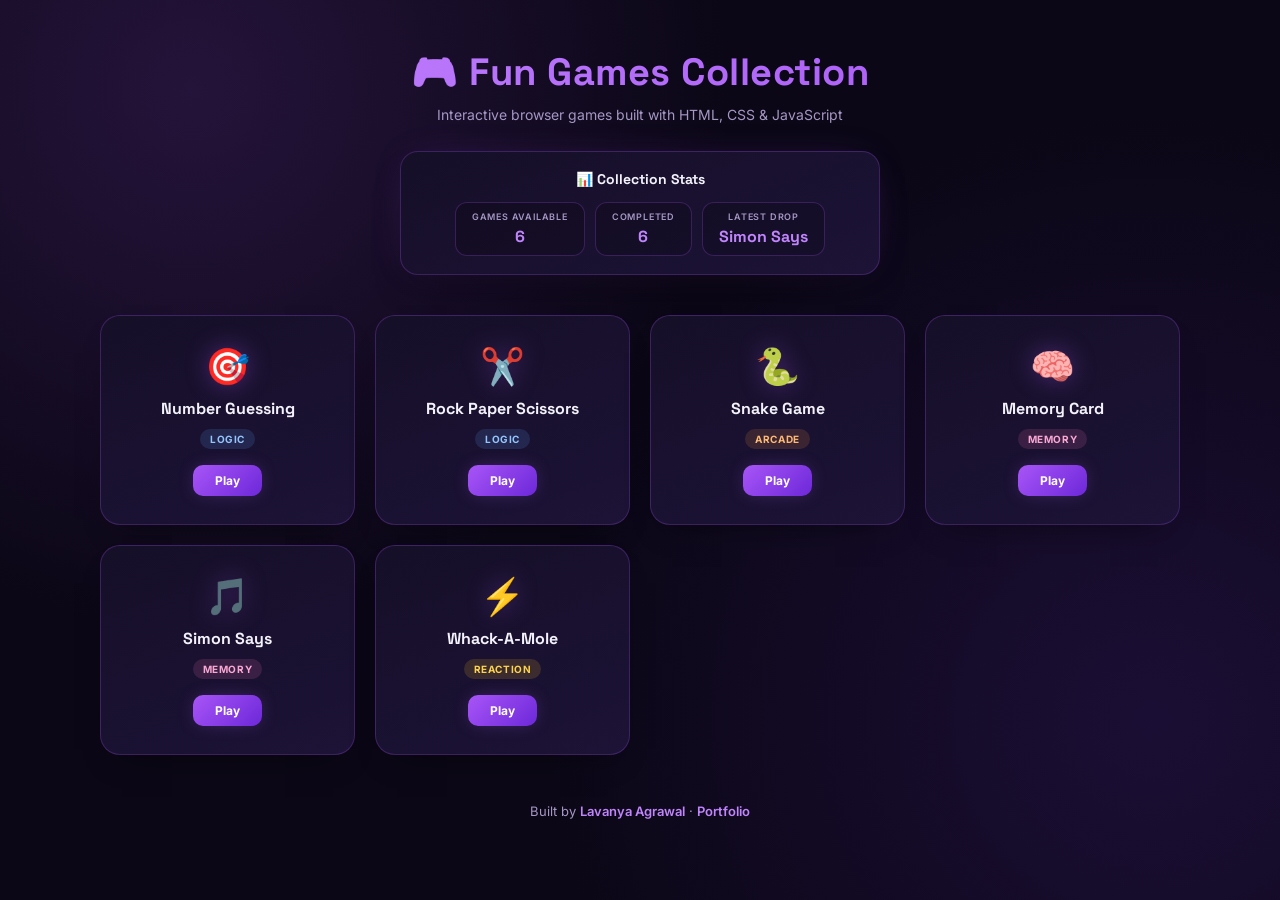
==== index.html @ 7c3055d2 "Add Bug Hunter developer lab game" ====
<!DOCTYPE html>
<html lang="en">
<head>
<meta charset="UTF-8">
<meta name="viewport" content="width=device-width, initial-scale=1.0">
<title>Fun Games Collection</title>
<link rel="preconnect" href="https://fonts.googleapis.com">
<link href="https://fonts.googleapis.com/css2?family=Space+Grotesk:wght@500;700&family=Inter:wght@400;500;600;700&display=swap" rel="stylesheet">
<link rel="stylesheet" href="style.css">
</head>
<body>

<div class="page">

  <header class="hub-header">
    <h1>🎮 Fun Games Collection</h1>
    <p class="subtitle">Interactive browser games built with HTML, CSS &amp; JavaScript</p>
  </header>

  <section class="stats-panel">
    <h2 class="stats-title">📊 Collection Stats</h2>
    <div class="stats-row">
      <div class="stat-pill">
        <span class="stat-label">Games Available</span>
        <span class="stat-value">6</span>
      </div>
      <div class="stat-pill">
        <span class="stat-label">Completed</span>
        <span class="stat-value">6</span>
      </div>
      <div class="stat-pill">
        <span class="stat-label">Latest Drop</span>
        <span class="stat-value">Simon Says</span>
      </div>
    </div>
  </section>

  <main class="game-grid">

    <a class="game-card" href="number-guessing-game/index.html">
      <div class="game-icon">🎯</div>
      <h3>Number Guessing</h3>
      <span class="game-tag tag-logic">Logic</span>
      <span class="play-btn">Play</span>
    </a>

    <a class="game-card" href="rock-paper-scissors/index.html">
      <div class="game-icon">✂️</div>
      <h3>Rock Paper Scissors</h3>
      <span class="game-tag tag-logic">Logic</span>
      <span class="play-btn">Play</span>
    </a>

    <a class="game-card" href="snake-game/index.html">
      <div class="game-icon">🐍</div>
      <h3>Snake Game</h3>
      <span class="game-tag tag-arcade">Arcade</span>
      <span class="play-btn">Play</span>
    </a>

    <a class="game-card" href="memory-card-game/index.html">
      <div class="game-icon">🧠</div>
      <h3>Memory Card</h3>
      <span class="game-tag tag-memory">Memory</span>
      <span class="play-btn">Play</span>
    </a>

    <a class="game-card" href="simon-says-game/index.html">
      <div class="game-icon">🎵</div>
      <h3>Simon Says</h3>
      <span class="game-tag tag-memory">Memory</span>
      <span class="play-btn">Play</span>
    </a>

    <a class="game-card" href="whack-a-mole/index.html">
      <div class="game-icon">⚡</div>
      <h3>Whack-A-Mole</h3>
      <span class="game-tag tag-reaction">Reaction</span>
      <span class="play-btn">Play</span>
    </a>

  </main>

  <footer class="hub-footer">
    <p>
      Built by <a href="https://github.com/lavanyaag23" target="_blank" rel="noopener">Lavanya Agrawal</a>
      · <a href="https://lavanyaagrawal.vercel.app" target="_blank" rel="noopener">Portfolio</a>
    </p>
  </footer>

</div>

</body>
</html>
---- style.css ----
:root {
  --bg-deep: #0b0716;
  --bg-card: #160f28;
  --bg-card-2: #1c1336;
  --purple: #a855f7;
  --purple-bright: #c084fc;
  --purple-dim: #6d28d9;
  --violet-glow: rgba(168, 85, 247, 0.35);
  --text-main: #f4f1fb;
  --text-muted: #a597c4;
  --border: rgba(168, 85, 247, 0.25);

  --tag-logic-bg: rgba(96, 165, 250, 0.15);
  --tag-logic-text: #93c5fd;
  --tag-arcade-bg: rgba(251, 146, 60, 0.15);
  --tag-arcade-text: #fdba74;
  --tag-memory-bg: rgba(244, 114, 182, 0.15);
  --tag-memory-text: #f9a8d4;
  --tag-reaction-bg: rgba(251, 191, 36, 0.15);
  --tag-reaction-text: #fcd34d;
}

* { box-sizing: border-box; margin: 0; padding: 0; }

body {
  min-height: 100vh;
  background:
    radial-gradient(circle at 15% 10%, rgba(168, 85, 247, 0.16), transparent 40%),
    radial-gradient(circle at 90% 80%, rgba(124, 58, 237, 0.14), transparent 45%),
    var(--bg-deep);
  font-family: 'Inter', sans-serif;
  color: var(--text-main);
  padding: 48px 24px;
}

.page {
  max-width: 1080px;
  margin: 0 auto;
}

.hub-header {
  text-align: center;
  margin-bottom: 28px;
}

.hub-header h1 {
  font-family: 'Space Grotesk', sans-serif;
  font-size: clamp(28px, 4vw, 38px);
  letter-spacing: 0.5px;
  background: linear-gradient(90deg, var(--purple-bright), var(--purple), #818cf8);
  -webkit-background-clip: text;
  background-clip: text;
  color: transparent;
  background-size: 200% auto;
  animation: shimmer 4s ease-in-out infinite;
  margin-bottom: 10px;
}

@keyframes shimmer {
  0%, 100% { background-position: 0% 50%; }
  50% { background-position: 100% 50%; }
}

.subtitle {
  color: var(--text-muted);
  font-size: 14px;
}

.stats-panel {
  max-width: 480px;
  margin: 0 auto 40px;
  background: linear-gradient(160deg, var(--bg-card) 0%, var(--bg-card-2) 100%);
  border: 1px solid var(--border);
  border-radius: 18px;
  padding: 18px 22px;
  text-align: center;
  box-shadow: 0 20px 40px -20px rgba(0,0,0,0.6), 0 0 40px -18px var(--violet-glow);
}

.stats-title {
  font-family: 'Space Grotesk', sans-serif;
  font-size: 14px;
  font-weight: 700;
  color: var(--text-main);
  margin-bottom: 14px;
}

.stats-row {
  display: flex;
  justify-content: center;
  gap: 10px;
  flex-wrap: wrap;
}

.stat-pill {
  background: rgba(0,0,0,0.2);
  border: 1px solid var(--border);
  border-radius: 12px;
  padding: 8px 16px;
  display: flex;
  flex-direction: column;
  align-items: center;
  gap: 4px;
  min-width: 90px;
}

.stat-label {
  font-size: 9px;
  text-transform: uppercase;
  letter-spacing: 0.8px;
  color: var(--text-muted);
  font-weight: 600;
}

.stat-value {
  font-family: 'Space Grotesk', sans-serif;
  font-size: 16px;
  font-weight: 700;
  color: var(--purple-bright);
}

.game-grid {
  display: grid;
  grid-template-columns: repeat(auto-fill, minmax(210px, 1fr));
  gap: 20px;
  margin-bottom: 48px;
}

.game-card {
  background: linear-gradient(160deg, var(--bg-card) 0%, var(--bg-card-2) 100%);
  border: 1px solid var(--border);
  border-radius: 20px;
  padding: 28px 20px;
  text-align: center;
  text-decoration: none;
  color: var(--text-main);
  display: flex;
  flex-direction: column;
  align-items: center;
  gap: 10px;
  position: relative;
  overflow: hidden;
  transition: transform 0.2s ease, box-shadow 0.2s ease, border-color 0.2s ease;
  box-shadow: 0 16px 32px -22px rgba(0,0,0,0.7);
}

.game-card::before {
  content: "";
  position: absolute;
  inset: 0;
  background: radial-gradient(circle at 50% 0%, var(--violet-glow), transparent 65%);
  opacity: 0;
  transition: opacity 0.25s ease;
  pointer-events: none;
}

.game-card:hover {
  transform: translateY(-6px);
  border-color: var(--purple);
  box-shadow: 0 24px 44px -20px rgba(0,0,0,0.75), 0 0 36px -10px var(--violet-glow);
}

.game-card:hover::before { opacity: 1; }

.game-icon {
  font-size: 36px;
  filter: drop-shadow(0 0 12px rgba(168, 85, 247, 0.35));
}

.game-card h3 {
  font-family: 'Space Grotesk', sans-serif;
  font-size: 16px;
  font-weight: 700;
}

.game-tag {
  font-size: 10px;
  font-weight: 700;
  text-transform: uppercase;
  letter-spacing: 0.6px;
  padding: 4px 10px;
  border-radius: 999px;
}

.tag-logic { background: var(--tag-logic-bg); color: var(--tag-logic-text); }
.tag-arcade { background: var(--tag-arcade-bg); color: var(--tag-arcade-text); }
.tag-memory { background: var(--tag-memory-bg); color: var(--tag-memory-text); }
.tag-reaction { background: var(--tag-reaction-bg); color: var(--tag-reaction-text); }

.play-btn {
  margin-top: 6px;
  background: linear-gradient(135deg, var(--purple), var(--purple-dim));
  color: white;
  font-weight: 700;
  font-size: 12px;
  padding: 8px 22px;
  border-radius: 10px;
  box-shadow: 0 0 18px -4px var(--violet-glow);
  transition: transform 0.15s ease, box-shadow 0.2s ease;
}

.game-card:hover .play-btn {
  transform: translateY(-1px);
  box-shadow: 0 0 24px -2px var(--violet-glow);
}

.hub-footer {
  text-align: center;
  color: var(--text-muted);
  font-size: 13px;
}

.hub-footer a {
  color: var(--purple-bright);
  text-decoration: none;
  font-weight: 600;
}

.hub-footer a:hover { text-decoration: underline; }

@media (max-width: 480px) {
  .game-grid { grid-template-columns: repeat(2, 1fr); }
}
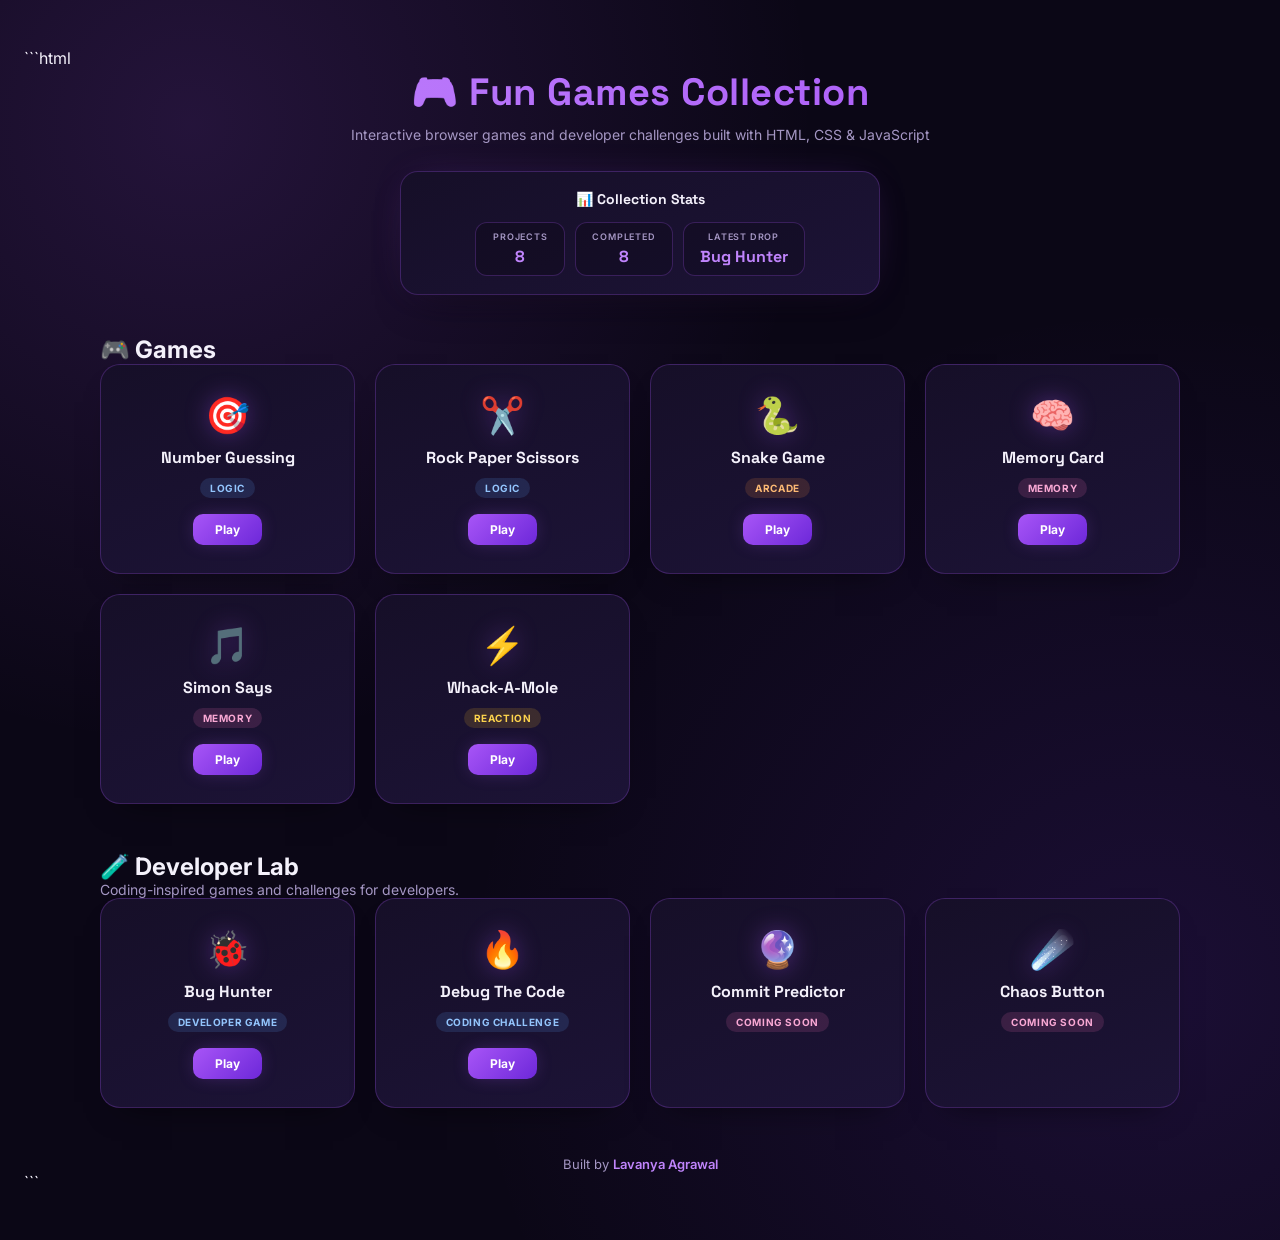
==== commit 88a8e273: "Add Developer Lab section to homepage" ====
--- a/index.html
+++ b/index.html
@@ -1,11 +1,14 @@
+```html
 <!DOCTYPE html>
 <html lang="en">
 <head>
 <meta charset="UTF-8">
 <meta name="viewport" content="width=device-width, initial-scale=1.0">
 <title>Fun Games Collection</title>
+
 <link rel="preconnect" href="https://fonts.googleapis.com">
 <link href="https://fonts.googleapis.com/css2?family=Space+Grotesk:wght@500;700&family=Inter:wght@400;500;600;700&display=swap" rel="stylesheet">
+
 <link rel="stylesheet" href="style.css">
 </head>
 <body>
@@ -14,81 +17,139 @@
 
   <header class="hub-header">
     <h1>🎮 Fun Games Collection</h1>
-    <p class="subtitle">Interactive browser games built with HTML, CSS &amp; JavaScript</p>
+    <p class="subtitle">
+      Interactive browser games and developer challenges built with HTML, CSS & JavaScript
+    </p>
   </header>
 
   <section class="stats-panel">
     <h2 class="stats-title">📊 Collection Stats</h2>
+
     <div class="stats-row">
+
       <div class="stat-pill">
-        <span class="stat-label">Games Available</span>
-        <span class="stat-value">6</span>
+        <span class="stat-label">Projects</span>
+        <span class="stat-value">8</span>
       </div>
+
       <div class="stat-pill">
         <span class="stat-label">Completed</span>
-        <span class="stat-value">6</span>
+        <span class="stat-value">8</span>
       </div>
+
       <div class="stat-pill">
         <span class="stat-label">Latest Drop</span>
-        <span class="stat-value">Simon Says</span>
+        <span class="stat-value">Bug Hunter</span>
       </div>
+
     </div>
   </section>
 
-  <main class="game-grid">
+  <!-- Games Section -->
 
-    <a class="game-card" href="number-guessing-game/index.html">
-      <div class="game-icon">🎯</div>
-      <h3>Number Guessing</h3>
-      <span class="game-tag tag-logic">Logic</span>
-      <span class="play-btn">Play</span>
-    </a>
+  <section>
+    <h2 class="section-title">🎮 Games</h2>
 
-    <a class="game-card" href="rock-paper-scissors/index.html">
-      <div class="game-icon">✂️</div>
-      <h3>Rock Paper Scissors</h3>
-      <span class="game-tag tag-logic">Logic</span>
-      <span class="play-btn">Play</span>
-    </a>
+    <main class="game-grid">
 
-    <a class="game-card" href="snake-game/index.html">
-      <div class="game-icon">🐍</div>
-      <h3>Snake Game</h3>
-      <span class="game-tag tag-arcade">Arcade</span>
-      <span class="play-btn">Play</span>
-    </a>
+      <a class="game-card" href="Number-Guessing-Game/index.html">
+        <div class="game-icon">🎯</div>
+        <h3>Number Guessing</h3>
+        <span class="game-tag tag-logic">Logic</span>
+        <span class="play-btn">Play</span>
+      </a>
 
-    <a class="game-card" href="memory-card-game/index.html">
-      <div class="game-icon">🧠</div>
-      <h3>Memory Card</h3>
-      <span class="game-tag tag-memory">Memory</span>
-      <span class="play-btn">Play</span>
-    </a>
+      <a class="game-card" href="Rock-Paper-Scissors/index.html">
+        <div class="game-icon">✂️</div>
+        <h3>Rock Paper Scissors</h3>
+        <span class="game-tag tag-logic">Logic</span>
+        <span class="play-btn">Play</span>
+      </a>
 
-    <a class="game-card" href="simon-says-game/index.html">
-      <div class="game-icon">🎵</div>
-      <h3>Simon Says</h3>
-      <span class="game-tag tag-memory">Memory</span>
-      <span class="play-btn">Play</span>
-    </a>
+      <a class="game-card" href="Snake-Game/index.html">
+        <div class="game-icon">🐍</div>
+        <h3>Snake Game</h3>
+        <span class="game-tag tag-arcade">Arcade</span>
+        <span class="play-btn">Play</span>
+      </a>
 
-    <a class="game-card" href="whack-a-mole/index.html">
-      <div class="game-icon">⚡</div>
-      <h3>Whack-A-Mole</h3>
-      <span class="game-tag tag-reaction">Reaction</span>
-      <span class="play-btn">Play</span>
-    </a>
+      <a class="game-card" href="Memory-Card-Game/index.html">
+        <div class="game-icon">🧠</div>
+        <h3>Memory Card</h3>
+        <span class="game-tag tag-memory">Memory</span>
+        <span class="play-btn">Play</span>
+      </a>
 
-  </main>
+      <a class="game-card" href="Simon-Says-Game/index.html">
+        <div class="game-icon">🎵</div>
+        <h3>Simon Says</h3>
+        <span class="game-tag tag-memory">Memory</span>
+        <span class="play-btn">Play</span>
+      </a>
+
+      <a class="game-card" href="Whack-A-Mole/index.html">
+        <div class="game-icon">⚡</div>
+        <h3>Whack-A-Mole</h3>
+        <span class="game-tag tag-reaction">Reaction</span>
+        <span class="play-btn">Play</span>
+      </a>
+
+    </main>
+  </section>
+
+  <!-- Developer Lab -->
+
+  <section class="developer-lab-section">
+
+    <h2 class="section-title">🧪 Developer Lab</h2>
+
+    <p class="subtitle">
+      Coding-inspired games and challenges for developers.
+    </p>
+
+    <div class="game-grid">
+
+      <a class="game-card" href="Developer-Lab/Bug-Hunter/index.html">
+        <div class="game-icon">🐞</div>
+        <h3>Bug Hunter</h3>
+        <span class="game-tag tag-logic">Developer Game</span>
+        <span class="play-btn">Play</span>
+      </a>
+
+      <a class="game-card" href="Developer-Lab/Debug-The-Code/index.html">
+        <div class="game-icon">🔥</div>
+        <h3>Debug The Code</h3>
+        <span class="game-tag tag-logic">Coding Challenge</span>
+        <span class="play-btn">Play</span>
+      </a>
+
+      <div class="game-card">
+        <div class="game-icon">🔮</div>
+        <h3>Commit Predictor</h3>
+        <span class="game-tag tag-memory">Coming Soon</span>
+      </div>
+
+      <div class="game-card">
+        <div class="game-icon">☄️</div>
+        <h3>Chaos Button</h3>
+        <span class="game-tag tag-memory">Coming Soon</span>
+      </div>
+
+    </div>
+
+  </section>
 
   <footer class="hub-footer">
     <p>
-      Built by <a href="https://github.com/lavanyaag23" target="_blank" rel="noopener">Lavanya Agrawal</a>
-      · <a href="https://lavanyaagrawal.vercel.app" target="_blank" rel="noopener">Portfolio</a>
+      Built by
+      <a href="https://github.com/lavanyaag23" target="_blank">
+        Lavanya Agrawal
+      </a>
     </p>
   </footer>
 
 </div>
 
 </body>
-</html>+</html>
+```
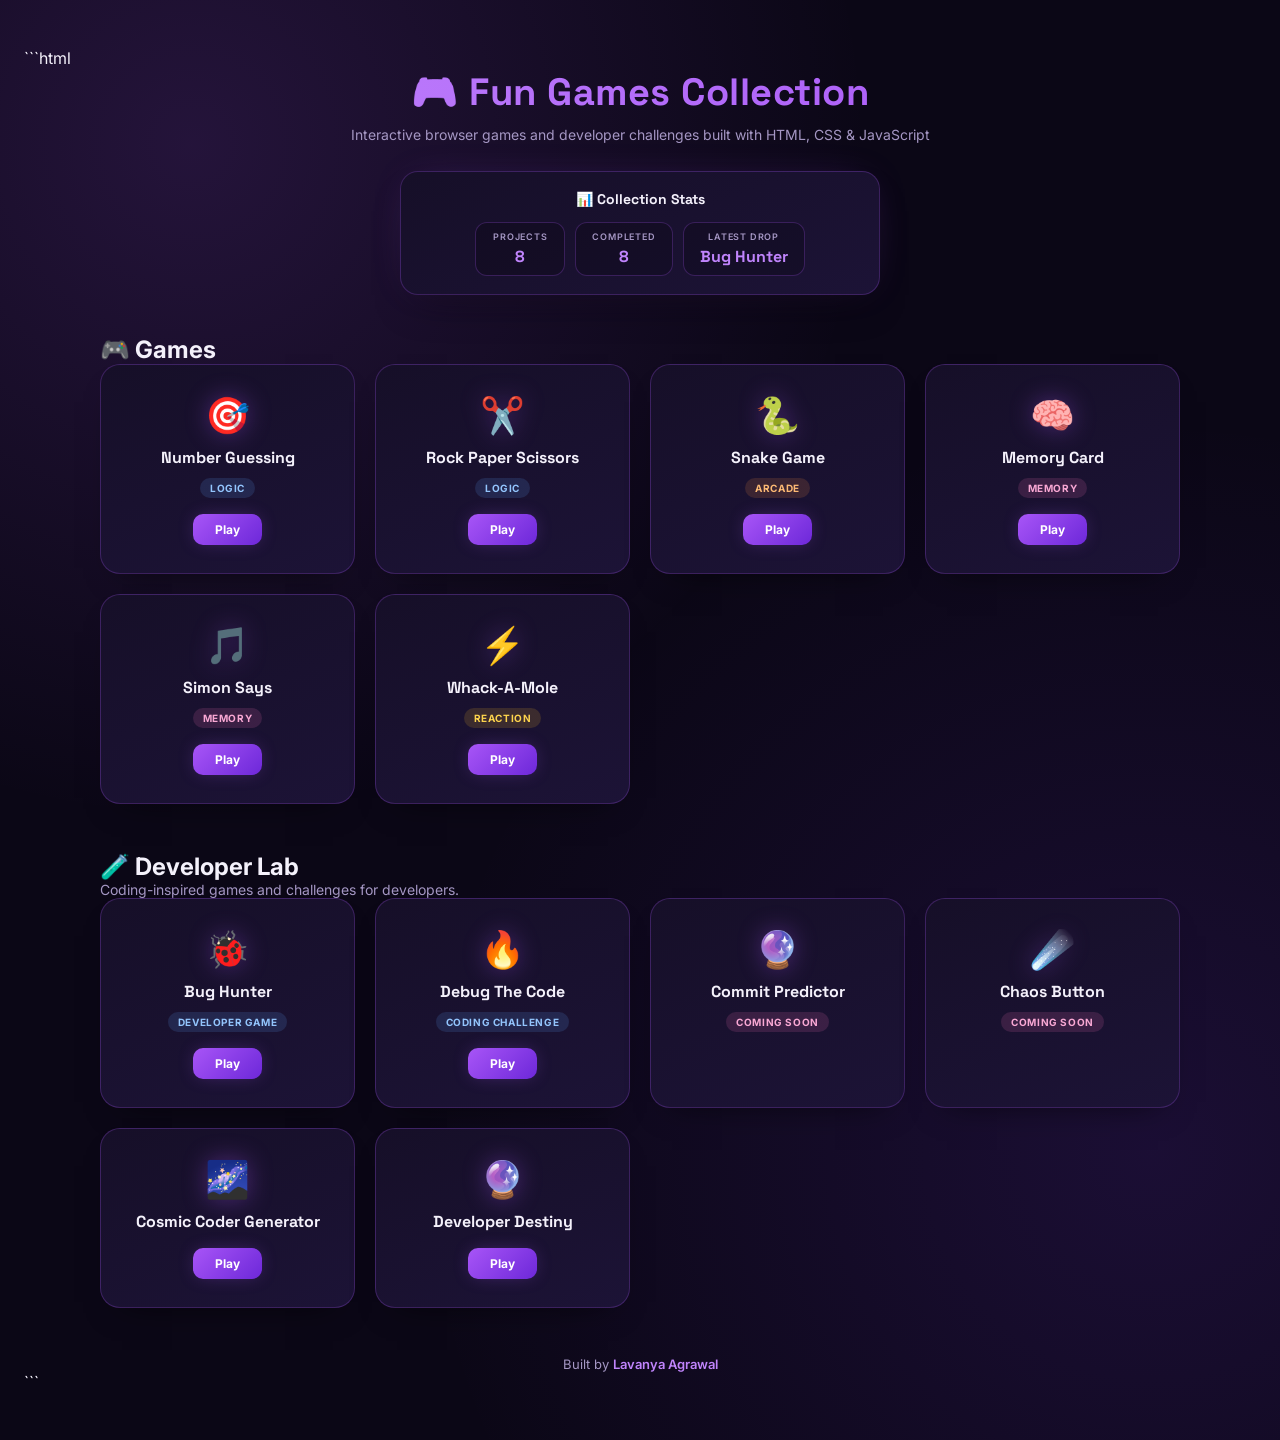
==== commit 2bae7eef: "update index.html" ====
--- a/index.html
+++ b/index.html
@@ -5,6 +5,7 @@
 <meta charset="UTF-8">
 <meta name="viewport" content="width=device-width, initial-scale=1.0">
 <title>Fun Games Collection</title>
+  
 
 <link rel="preconnect" href="https://fonts.googleapis.com">
 <link href="https://fonts.googleapis.com/css2?family=Space+Grotesk:wght@500;700&family=Inter:wght@400;500;600;700&display=swap" rel="stylesheet">
@@ -134,7 +135,18 @@
         <h3>Chaos Button</h3>
         <span class="game-tag tag-memory">Coming Soon</span>
       </div>
+      
+      <a class="game-card" href="Developer-Lab/Cosmic-Coder-Generator/index.html">
+    <div class="game-icon">🌌</div>
+    <h3>Cosmic Coder Generator</h3>
+    <span class="play-btn">Play</span>
+</a>
 
+<a class="game-card" href="Developer-Lab/Developer-Destiny/index.html">
+    <div class="game-icon">🔮</div>
+    <h3>Developer Destiny</h3>
+    <span class="play-btn">Play</span>
+</a>
     </div>
 
   </section>
@@ -142,7 +154,8 @@
   <footer class="hub-footer">
     <p>
       Built by
-      <a href="https://github.com/lavanyaag23" target="_blank">
+
+      <a href="https://github.com/lavanyaag23" target="_blank" rel="noopener">
         Lavanya Agrawal
       </a>
     </p>
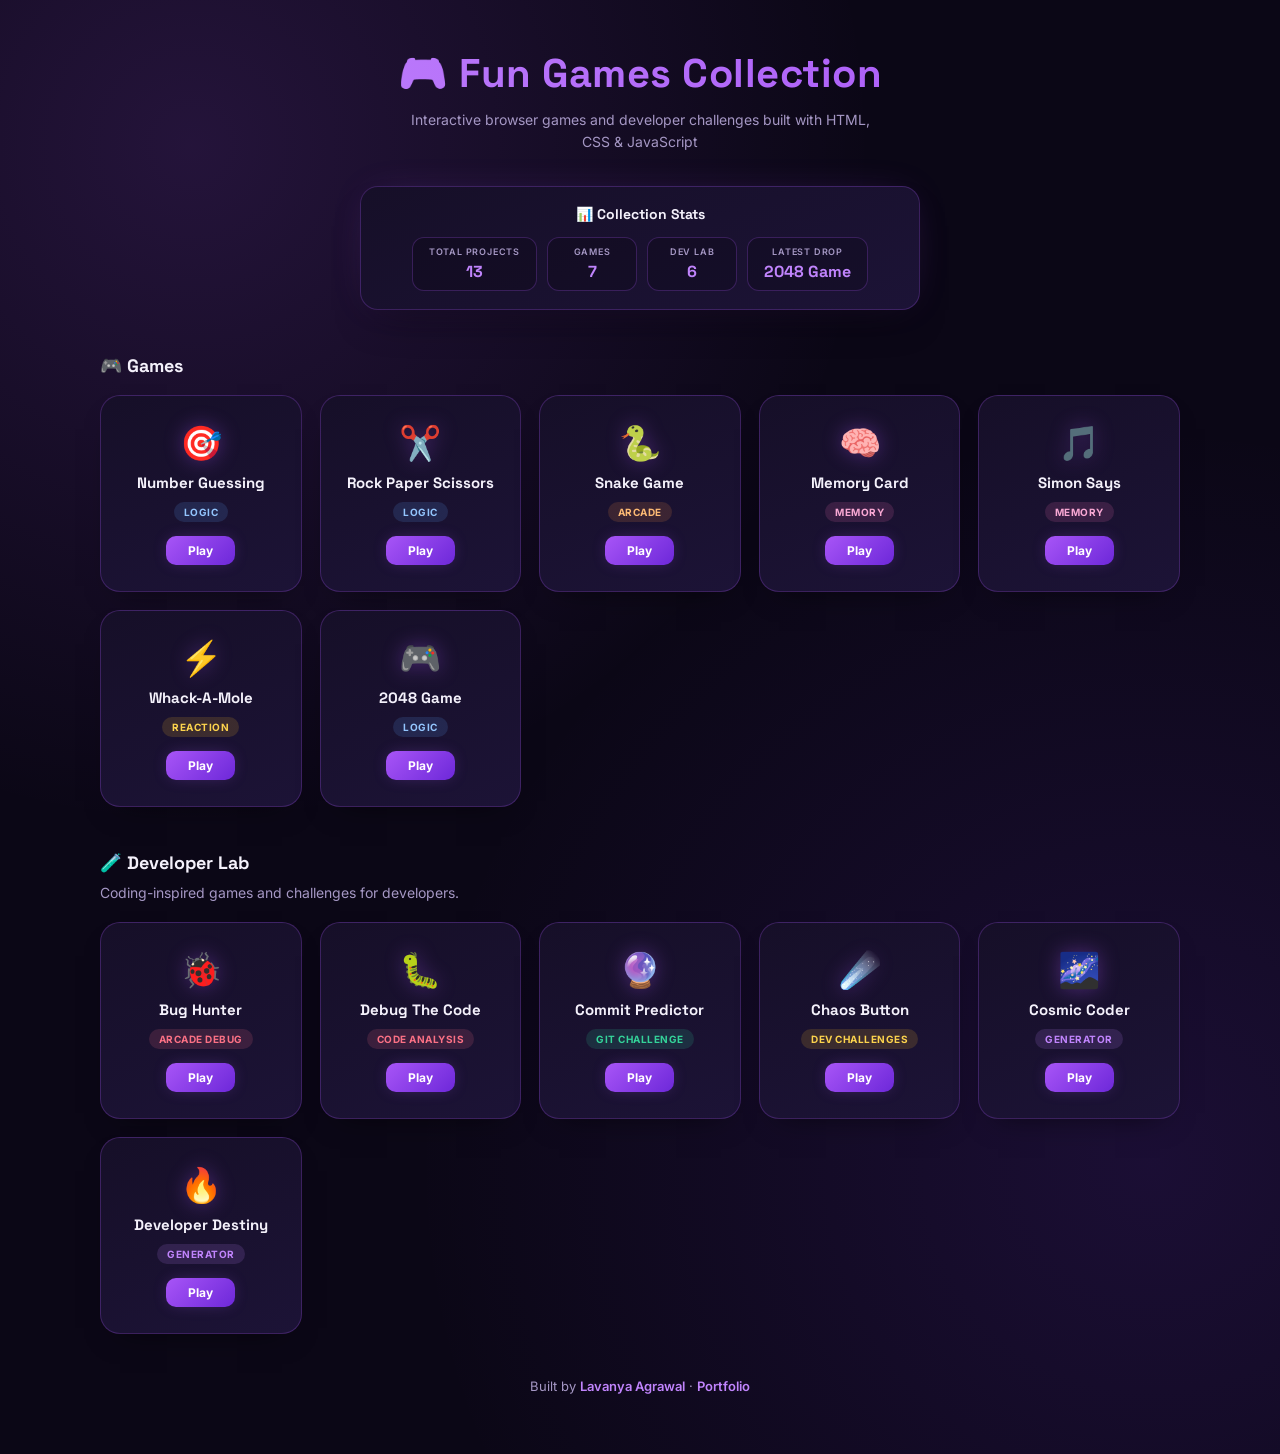
==== commit 03fccb16: "Prepare project for deployment" ====
--- a/index.html
+++ b/index.html
@@ -1,15 +1,11 @@
-```html
 <!DOCTYPE html>
 <html lang="en">
 <head>
 <meta charset="UTF-8">
 <meta name="viewport" content="width=device-width, initial-scale=1.0">
 <title>Fun Games Collection</title>
-  
-
 <link rel="preconnect" href="https://fonts.googleapis.com">
 <link href="https://fonts.googleapis.com/css2?family=Space+Grotesk:wght@500;700&family=Inter:wght@400;500;600;700&display=swap" rel="stylesheet">
-
 <link rel="stylesheet" href="style.css">
 </head>
 <body>
@@ -19,35 +15,33 @@
   <header class="hub-header">
     <h1>🎮 Fun Games Collection</h1>
     <p class="subtitle">
-      Interactive browser games and developer challenges built with HTML, CSS & JavaScript
+      Interactive browser games and developer challenges built with HTML, CSS &amp; JavaScript
     </p>
   </header>
 
   <section class="stats-panel">
     <h2 class="stats-title">📊 Collection Stats</h2>
-
     <div class="stats-row">
-
       <div class="stat-pill">
-        <span class="stat-label">Projects</span>
-        <span class="stat-value">8</span>
+        <span class="stat-label">Total Projects</span>
+        <span class="stat-value">13</span>
       </div>
-
       <div class="stat-pill">
-        <span class="stat-label">Completed</span>
-        <span class="stat-value">8</span>
+        <span class="stat-label">Games</span>
+        <span class="stat-value">7</span>
       </div>
-
+      <div class="stat-pill">
+        <span class="stat-label">Dev Lab</span>
+        <span class="stat-value">6</span>
+      </div>
       <div class="stat-pill">
         <span class="stat-label">Latest Drop</span>
-        <span class="stat-value">Bug Hunter</span>
+        <span class="stat-value">2048 Game</span>
       </div>
-
     </div>
   </section>
 
-  <!-- Games Section -->
-
+  <!-- ── GAMES ── -->
   <section>
     <h2 class="section-title">🎮 Games</h2>
 
@@ -95,74 +89,77 @@
         <span class="play-btn">Play</span>
       </a>
 
+      <a class="game-card" href="2048-Game/index.html">
+        <div class="game-icon">🎮</div>
+        <h3>2048 Game</h3>
+        <span class="game-tag tag-logic">Logic</span>
+        <span class="play-btn">Play</span>
+      </a>
+
     </main>
   </section>
 
-  <!-- Developer Lab -->
-
+  <!-- ── DEVELOPER LAB ── -->
   <section class="developer-lab-section">
-
     <h2 class="section-title">🧪 Developer Lab</h2>
-
-    <p class="subtitle">
-      Coding-inspired games and challenges for developers.
-    </p>
+    <p class="subtitle">Coding-inspired games and challenges for developers.</p>
 
     <div class="game-grid">
 
       <a class="game-card" href="Developer-Lab/Bug-Hunter/index.html">
         <div class="game-icon">🐞</div>
         <h3>Bug Hunter</h3>
-        <span class="game-tag tag-logic">Developer Game</span>
+        <span class="game-tag tag-debug">Arcade Debug</span>
         <span class="play-btn">Play</span>
       </a>
 
       <a class="game-card" href="Developer-Lab/Debug-The-Code/index.html">
-        <div class="game-icon">🔥</div>
+        <div class="game-icon">🐛</div>
         <h3>Debug The Code</h3>
-        <span class="game-tag tag-logic">Coding Challenge</span>
+        <span class="game-tag tag-debug">Code Analysis</span>
         <span class="play-btn">Play</span>
       </a>
 
-      <div class="game-card">
+      <a class="game-card" href="Developer-Lab/Commit-Predictor/index.html">
         <div class="game-icon">🔮</div>
         <h3>Commit Predictor</h3>
-        <span class="game-tag tag-memory">Coming Soon</span>
-      </div>
+        <span class="game-tag tag-git">Git Challenge</span>
+        <span class="play-btn">Play</span>
+      </a>
 
-      <div class="game-card">
+      <a class="game-card" href="Developer-Lab/Chaos-Button/index.html">
         <div class="game-icon">☄️</div>
         <h3>Chaos Button</h3>
-        <span class="game-tag tag-memory">Coming Soon</span>
-      </div>
-      
+        <span class="game-tag tag-reaction">Dev Challenges</span>
+        <span class="play-btn">Play</span>
+      </a>
+
       <a class="game-card" href="Developer-Lab/Cosmic-Coder-Generator/index.html">
-    <div class="game-icon">🌌</div>
-    <h3>Cosmic Coder Generator</h3>
-    <span class="play-btn">Play</span>
-</a>
+        <div class="game-icon">🌌</div>
+        <h3>Cosmic Coder</h3>
+        <span class="game-tag tag-generator">Generator</span>
+        <span class="play-btn">Play</span>
+      </a>
 
-<a class="game-card" href="Developer-Lab/Developer-Destiny/index.html">
-    <div class="game-icon">🔮</div>
-    <h3>Developer Destiny</h3>
-    <span class="play-btn">Play</span>
-</a>
+      <a class="game-card" href="Developer-Lab/Developer-Destiny/index.html">
+        <div class="game-icon">🔥</div>
+        <h3>Developer Destiny</h3>
+        <span class="game-tag tag-generator">Generator</span>
+        <span class="play-btn">Play</span>
+      </a>
+
     </div>
-
   </section>
 
   <footer class="hub-footer">
     <p>
       Built by
-
-      <a href="https://github.com/lavanyaag23" target="_blank" rel="noopener">
-        Lavanya Agrawal
-      </a>
+      <a href="https://github.com/lavanyaag23" target="_blank" rel="noopener">Lavanya Agrawal</a>
+      ·
+      <a href="https://lavanyaagrawal.vercel.app" target="_blank" rel="noopener">Portfolio</a>
     </p>
   </footer>
 
 </div>
-
 </body>
-</html>
-```
+</html>
--- a/style.css
+++ b/style.css
@@ -10,14 +10,13 @@
   --text-muted: #a597c4;
   --border: rgba(168, 85, 247, 0.25);
 
-  --tag-logic-bg: rgba(96, 165, 250, 0.15);
-  --tag-logic-text: #93c5fd;
-  --tag-arcade-bg: rgba(251, 146, 60, 0.15);
-  --tag-arcade-text: #fdba74;
-  --tag-memory-bg: rgba(244, 114, 182, 0.15);
-  --tag-memory-text: #f9a8d4;
-  --tag-reaction-bg: rgba(251, 191, 36, 0.15);
-  --tag-reaction-text: #fcd34d;
+  --tag-logic-bg:     rgba(96, 165, 250, 0.15);  --tag-logic-text:     #93c5fd;
+  --tag-arcade-bg:    rgba(251, 146, 60, 0.15);  --tag-arcade-text:    #fdba74;
+  --tag-memory-bg:    rgba(244, 114, 182, 0.15); --tag-memory-text:    #f9a8d4;
+  --tag-reaction-bg:  rgba(251, 191, 36, 0.15);  --tag-reaction-text:  #fcd34d;
+  --tag-debug-bg:     rgba(251, 113, 133, 0.15); --tag-debug-text:     #fb7185;
+  --tag-git-bg:       rgba(52, 211, 153, 0.15);  --tag-git-text:       #34d399;
+  --tag-generator-bg: rgba(192, 132, 252, 0.15); --tag-generator-text: #c084fc;
 }
 
 * { box-sizing: border-box; margin: 0; padding: 0; }
@@ -30,7 +29,7 @@
     var(--bg-deep);
   font-family: 'Inter', sans-serif;
   color: var(--text-main);
-  padding: 48px 24px;
+  padding: 48px 24px 60px;
 }
 
 .page {
@@ -38,14 +37,15 @@
   margin: 0 auto;
 }
 
+/* ── HEADER ── */
 .hub-header {
   text-align: center;
-  margin-bottom: 28px;
+  margin-bottom: 32px;
 }
 
 .hub-header h1 {
   font-family: 'Space Grotesk', sans-serif;
-  font-size: clamp(28px, 4vw, 38px);
+  font-size: clamp(28px, 4vw, 40px);
   letter-spacing: 0.5px;
   background: linear-gradient(90deg, var(--purple-bright), var(--purple), #818cf8);
   -webkit-background-clip: text;
@@ -58,17 +58,21 @@
 
 @keyframes shimmer {
   0%, 100% { background-position: 0% 50%; }
-  50% { background-position: 100% 50%; }
+  50%       { background-position: 100% 50%; }
 }
 
 .subtitle {
   color: var(--text-muted);
   font-size: 14px;
-}
-
+  max-width: 480px;
+  margin: 0 auto;
+  line-height: 1.6;
+}
+
+/* ── STATS PANEL ── */
 .stats-panel {
-  max-width: 480px;
-  margin: 0 auto 40px;
+  max-width: 560px;
+  margin: 0 auto 44px;
   background: linear-gradient(160deg, var(--bg-card) 0%, var(--bg-card-2) 100%);
   border: 1px solid var(--border);
   border-radius: 18px;
@@ -119,18 +123,36 @@
   color: var(--purple-bright);
 }
 
+/* ── SECTION TITLES ── */
+.section-title {
+  font-family: 'Space Grotesk', sans-serif;
+  font-size: 18px;
+  font-weight: 700;
+  color: var(--text-main);
+  margin-bottom: 8px;
+}
+
+section { margin-bottom: 44px; }
+
+.developer-lab-section .subtitle {
+  text-align: left;
+  margin: 0 0 18px;
+}
+
+/* ── GAME GRID ── */
 .game-grid {
   display: grid;
-  grid-template-columns: repeat(auto-fill, minmax(210px, 1fr));
-  gap: 20px;
-  margin-bottom: 48px;
-}
-
+  grid-template-columns: repeat(auto-fill, minmax(200px, 1fr));
+  gap: 18px;
+  margin-top: 18px;
+}
+
+/* ── GAME CARD ── */
 .game-card {
   background: linear-gradient(160deg, var(--bg-card) 0%, var(--bg-card-2) 100%);
   border: 1px solid var(--border);
   border-radius: 20px;
-  padding: 28px 20px;
+  padding: 26px 18px;
   text-align: center;
   text-decoration: none;
   color: var(--text-main);
@@ -141,7 +163,7 @@
   position: relative;
   overflow: hidden;
   transition: transform 0.2s ease, box-shadow 0.2s ease, border-color 0.2s ease;
-  box-shadow: 0 16px 32px -22px rgba(0,0,0,0.7);
+  box-shadow: 0 14px 30px -20px rgba(0,0,0,0.7);
 }
 
 .game-card::before {
@@ -157,57 +179,69 @@
 .game-card:hover {
   transform: translateY(-6px);
   border-color: var(--purple);
-  box-shadow: 0 24px 44px -20px rgba(0,0,0,0.75), 0 0 36px -10px var(--violet-glow);
+  box-shadow: 0 22px 44px -18px rgba(0,0,0,0.75), 0 0 36px -10px var(--violet-glow);
 }
 
 .game-card:hover::before { opacity: 1; }
 
+/* non-link cards (coming soon) */
+div.game-card { cursor: default; opacity: 0.55; }
+div.game-card:hover { transform: none; border-color: var(--border); box-shadow: none; }
+div.game-card:hover::before { opacity: 0; }
+
 .game-icon {
-  font-size: 36px;
-  filter: drop-shadow(0 0 12px rgba(168, 85, 247, 0.35));
+  font-size: 34px;
+  filter: drop-shadow(0 0 10px rgba(168, 85, 247, 0.35));
 }
 
 .game-card h3 {
   font-family: 'Space Grotesk', sans-serif;
-  font-size: 16px;
-  font-weight: 700;
-}
-
+  font-size: 15px;
+  font-weight: 700;
+}
+
+/* ── TAGS ── */
 .game-tag {
   font-size: 10px;
   font-weight: 700;
   text-transform: uppercase;
-  letter-spacing: 0.6px;
+  letter-spacing: 0.5px;
   padding: 4px 10px;
   border-radius: 999px;
 }
 
-.tag-logic { background: var(--tag-logic-bg); color: var(--tag-logic-text); }
-.tag-arcade { background: var(--tag-arcade-bg); color: var(--tag-arcade-text); }
-.tag-memory { background: var(--tag-memory-bg); color: var(--tag-memory-text); }
-.tag-reaction { background: var(--tag-reaction-bg); color: var(--tag-reaction-text); }
-
+.tag-logic     { background: var(--tag-logic-bg);     color: var(--tag-logic-text); }
+.tag-arcade    { background: var(--tag-arcade-bg);    color: var(--tag-arcade-text); }
+.tag-memory    { background: var(--tag-memory-bg);    color: var(--tag-memory-text); }
+.tag-reaction  { background: var(--tag-reaction-bg);  color: var(--tag-reaction-text); }
+.tag-debug     { background: var(--tag-debug-bg);     color: var(--tag-debug-text); }
+.tag-git       { background: var(--tag-git-bg);       color: var(--tag-git-text); }
+.tag-generator { background: var(--tag-generator-bg); color: var(--tag-generator-text); }
+
+/* ── PLAY BUTTON ── */
 .play-btn {
-  margin-top: 6px;
+  margin-top: 4px;
   background: linear-gradient(135deg, var(--purple), var(--purple-dim));
   color: white;
   font-weight: 700;
   font-size: 12px;
-  padding: 8px 22px;
+  padding: 7px 22px;
   border-radius: 10px;
-  box-shadow: 0 0 18px -4px var(--violet-glow);
+  box-shadow: 0 0 16px -4px var(--violet-glow);
   transition: transform 0.15s ease, box-shadow 0.2s ease;
 }
 
 .game-card:hover .play-btn {
   transform: translateY(-1px);
-  box-shadow: 0 0 24px -2px var(--violet-glow);
-}
-
+  box-shadow: 0 0 22px -2px var(--violet-glow);
+}
+
+/* ── FOOTER ── */
 .hub-footer {
   text-align: center;
   color: var(--text-muted);
   font-size: 13px;
+  margin-top: 8px;
 }
 
 .hub-footer a {
@@ -218,6 +252,8 @@
 
 .hub-footer a:hover { text-decoration: underline; }
 
-@media (max-width: 480px) {
+/* ── RESPONSIVE ── */
+@media (max-width: 500px) {
   .game-grid { grid-template-columns: repeat(2, 1fr); }
+  .hub-header h1 { font-size: 24px; }
 }
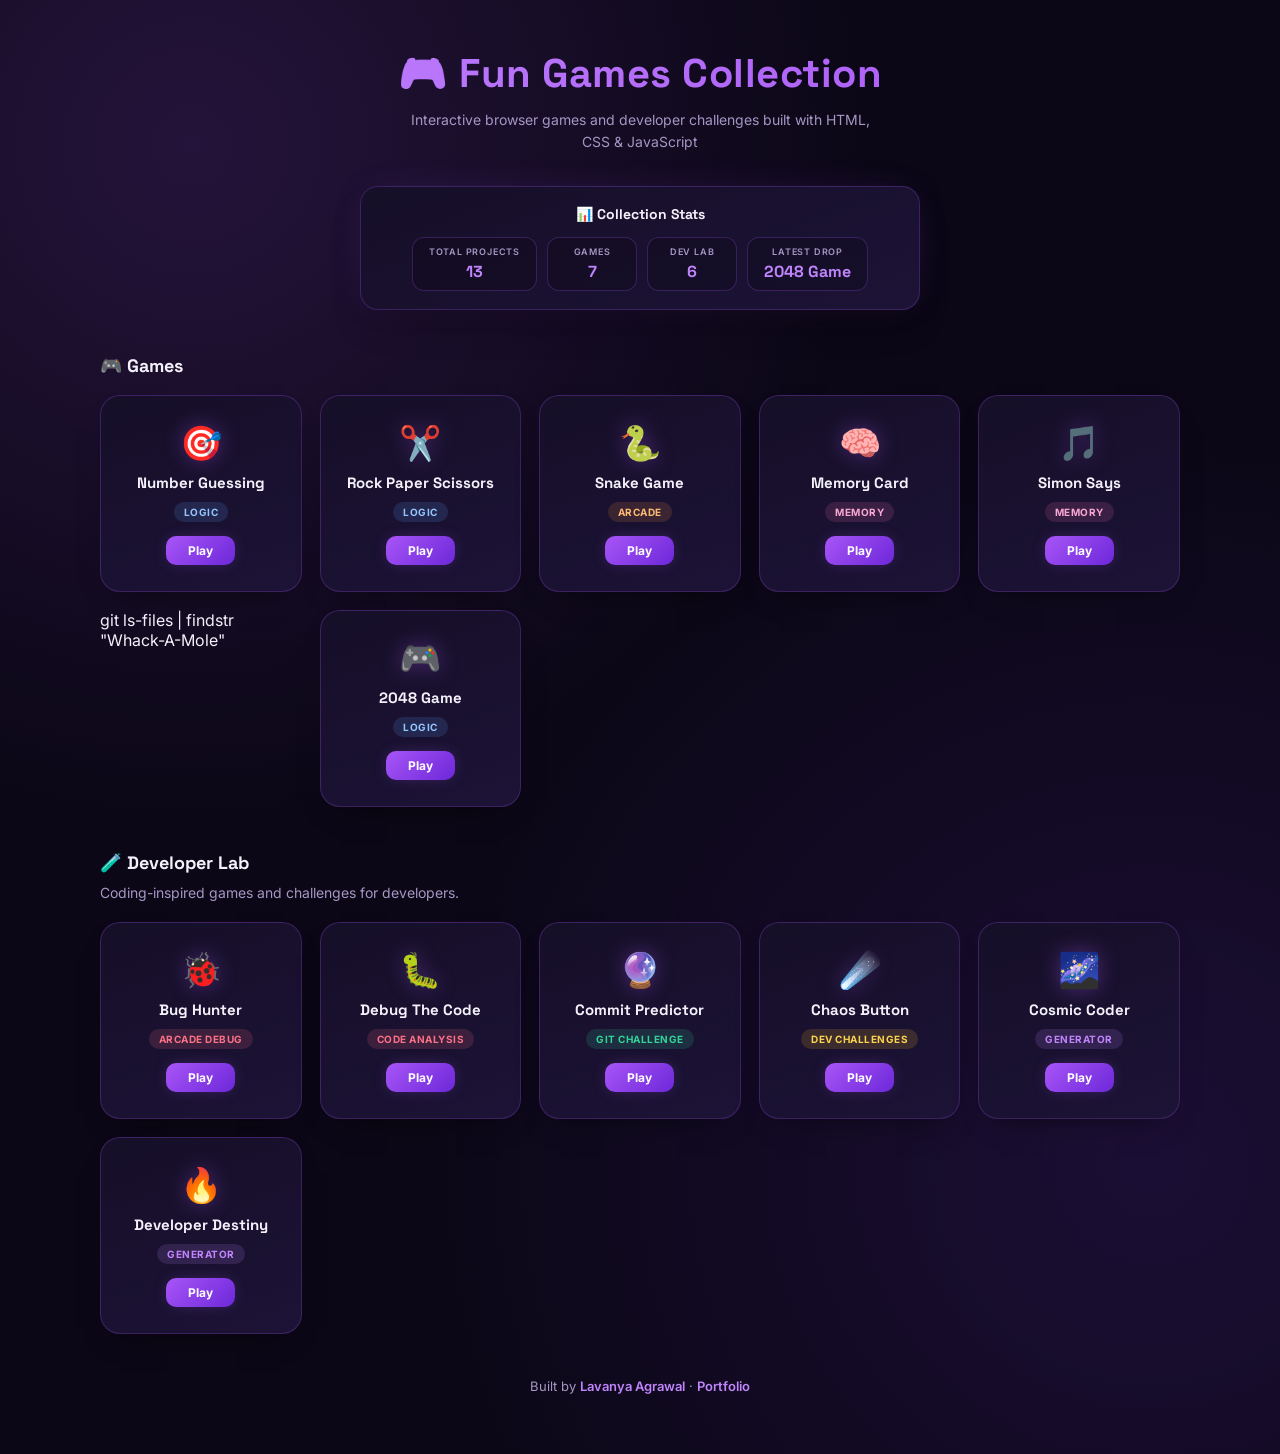
==== commit e8255081: "Fix Whack-A-Mole index filename" ====
--- a/index.html
+++ b/index.html
@@ -81,13 +81,7 @@
         <span class="game-tag tag-memory">Memory</span>
         <span class="play-btn">Play</span>
       </a>
-
-      <a class="game-card" href="Whack-A-Mole/index.html">
-        <div class="game-icon">⚡</div>
-        <h3>Whack-A-Mole</h3>
-        <span class="game-tag tag-reaction">Reaction</span>
-        <span class="play-btn">Play</span>
-      </a>
+git ls-files | findstr "Whack-A-Mole"
 
       <a class="game-card" href="2048-Game/index.html">
         <div class="game-icon">🎮</div>
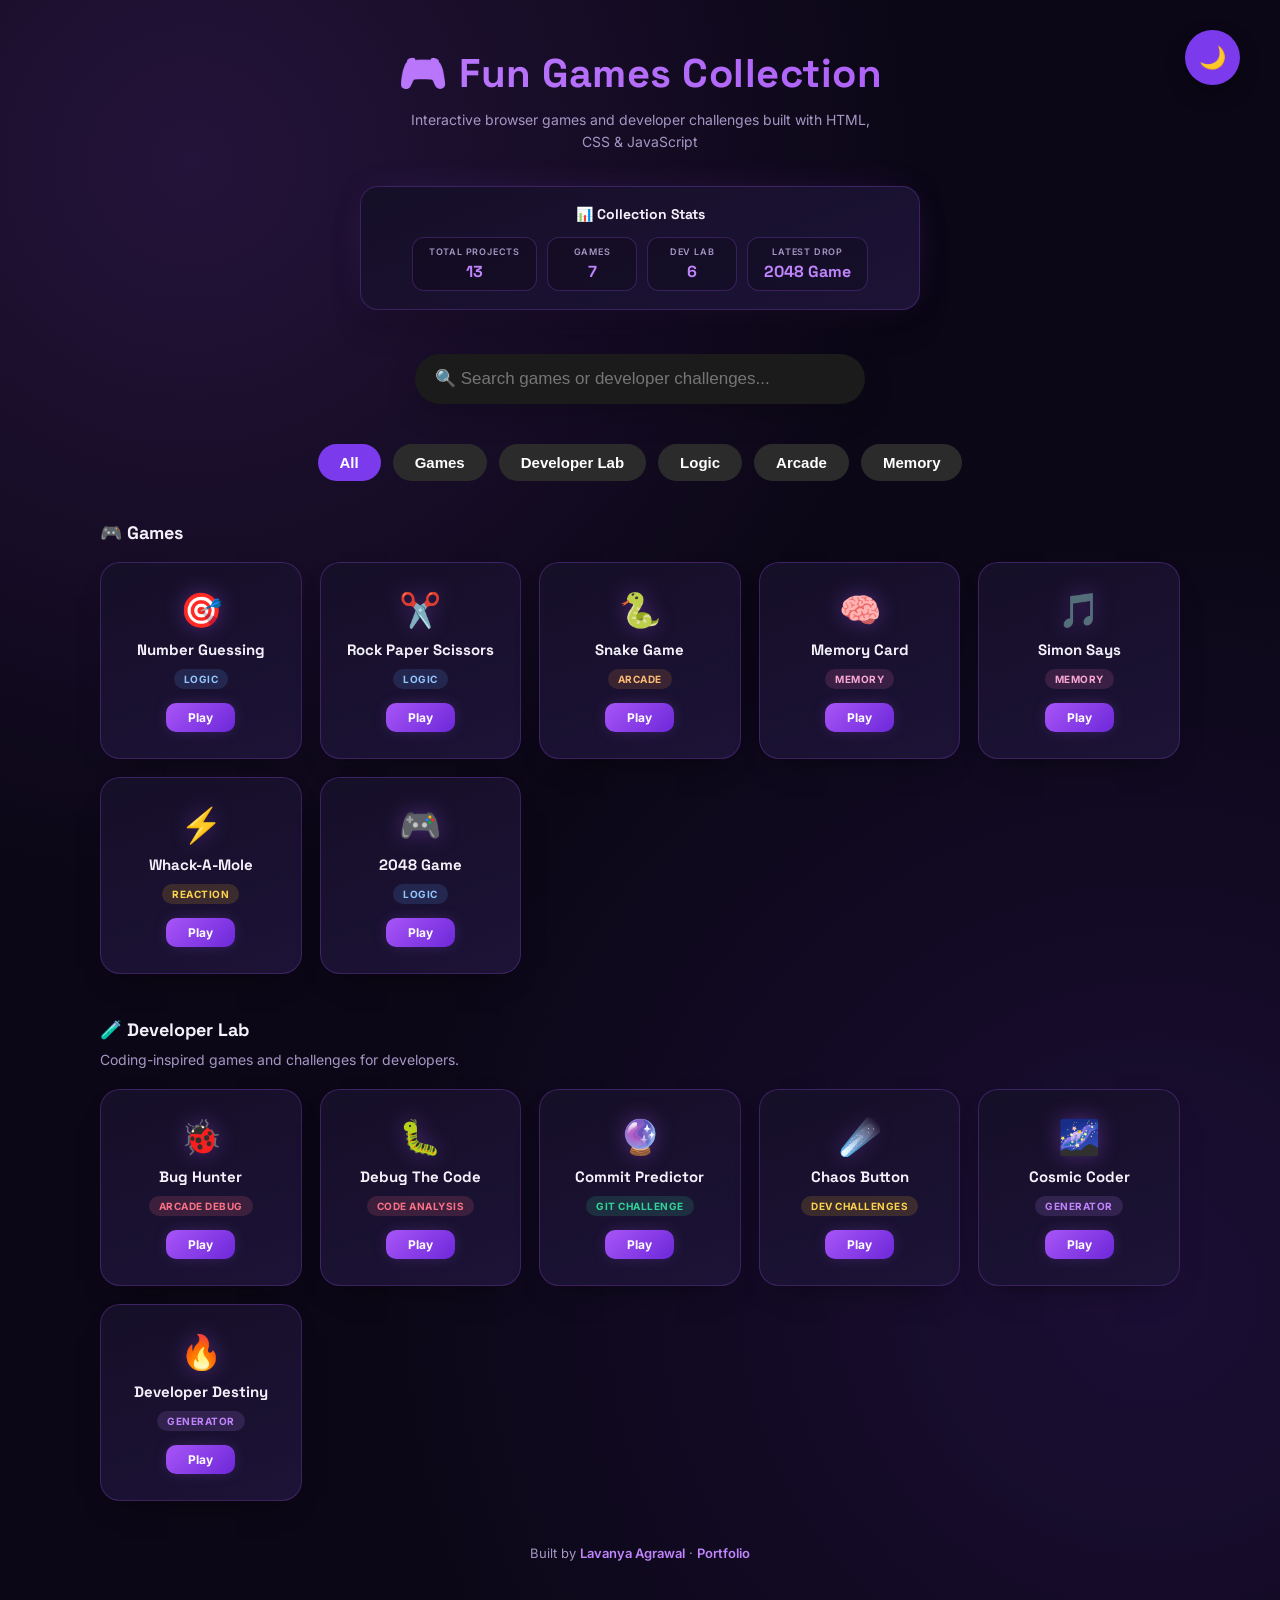
==== commit f7c86f9b: "Enhance homepage with interactive platform features" ====
--- a/index.html
+++ b/index.html
@@ -14,9 +14,13 @@
 
   <header class="hub-header">
     <h1>🎮 Fun Games Collection</h1>
+    <button id="themeToggle" class="theme-btn">
+    🌙
+    </button>
     <p class="subtitle">
       Interactive browser games and developer challenges built with HTML, CSS &amp; JavaScript
     </p>
+    
   </header>
 
   <section class="stats-panel">
@@ -41,49 +45,82 @@
     </div>
   </section>
 
+  <section class="search-section">
+
+    <input
+        type="text"
+        id="searchInput"
+        placeholder="🔍 Search games or developer challenges..."
+    >
+
+</section>
+
+<section class="filter-section">
+
+    <button class="filter-btn active" data-filter="all">All</button>
+
+    <button class="filter-btn" data-filter="games">Games</button>
+
+    <button class="filter-btn" data-filter="developer">Developer Lab</button>
+
+    <button class="filter-btn" data-filter="logic">Logic</button>
+
+    <button class="filter-btn" data-filter="arcade">Arcade</button>
+
+    <button class="filter-btn" data-filter="memory">Memory</button>
+
+</section>
+
   <!-- ── GAMES ── -->
   <section>
     <h2 class="section-title">🎮 Games</h2>
 
     <main class="game-grid">
 
-      <a class="game-card" href="Number-Guessing-Game/index.html">
+      <a class="game-card" href="Number-Guessing-Game/" data-name="number guessing logic" data-category="games logic">
         <div class="game-icon">🎯</div>
         <h3>Number Guessing</h3>
         <span class="game-tag tag-logic">Logic</span>
         <span class="play-btn">Play</span>
       </a>
 
-      <a class="game-card" href="Rock-Paper-Scissors/index.html">
+      <a class="game-card" href="Rock-Paper-Scissors/" data-name="rock paper scissors logic" data-category="games logic">
         <div class="game-icon">✂️</div>
         <h3>Rock Paper Scissors</h3>
         <span class="game-tag tag-logic">Logic</span>
         <span class="play-btn">Play</span>
       </a>
 
-      <a class="game-card" href="Snake-Game/index.html">
+      <a class="game-card" href="Snake-Game/" data-name="snake game arcade"
+                data-category="games arcade">
         <div class="game-icon">🐍</div>
         <h3>Snake Game</h3>
         <span class="game-tag tag-arcade">Arcade</span>
         <span class="play-btn">Play</span>
       </a>
 
-      <a class="game-card" href="Memory-Card-Game/index.html">
+      <a class="game-card" href="Memory-Card-Game/" data-name="memory card" data-category="games memory">
         <div class="game-icon">🧠</div>
         <h3>Memory Card</h3>
         <span class="game-tag tag-memory">Memory</span>
         <span class="play-btn">Play</span>
       </a>
 
-      <a class="game-card" href="Simon-Says-Game/index.html">
+      <a class="game-card" href="Simon-Says-Game/" data-name="simon says" data-category="games memory">
         <div class="game-icon">🎵</div>
         <h3>Simon Says</h3>
         <span class="game-tag tag-memory">Memory</span>
         <span class="play-btn">Play</span>
       </a>
-git ls-files | findstr "Whack-A-Mole"
+      
+      <a class="game-card" href="Whack-A-Mole/" data-name="whack a mole" data-category="games arcade">
+       <div class="game-icon">⚡</div>
+       <h3>Whack-A-Mole</h3>
+       <span class="game-tag tag-reaction">Reaction</span>
+       <span class="play-btn">Play</span>
+       </a>
 
-      <a class="game-card" href="2048-Game/index.html">
+      <a class="game-card" href="2048-Game/" data-name="2048 game logic" data-category="games logic">
         <div class="game-icon">🎮</div>
         <h3>2048 Game</h3>
         <span class="game-tag tag-logic">Logic</span>
@@ -100,42 +137,42 @@
 
     <div class="game-grid">
 
-      <a class="game-card" href="Developer-Lab/Bug-Hunter/index.html">
+      <a class="game-card" href="Developer-Lab/Bug-Hunter/index.html" data-name="bug hunter" data-category="developer">
         <div class="game-icon">🐞</div>
         <h3>Bug Hunter</h3>
         <span class="game-tag tag-debug">Arcade Debug</span>
         <span class="play-btn">Play</span>
       </a>
 
-      <a class="game-card" href="Developer-Lab/Debug-The-Code/index.html">
+      <a class="game-card" href="Developer-Lab/Debug-The-Code/index.html" data-name="debug the code" data-category="developer">
         <div class="game-icon">🐛</div>
         <h3>Debug The Code</h3>
         <span class="game-tag tag-debug">Code Analysis</span>
         <span class="play-btn">Play</span>
       </a>
 
-      <a class="game-card" href="Developer-Lab/Commit-Predictor/index.html">
+      <a class="game-card" href="Developer-Lab/Commit-Predictor/index.html" data-name="commit predictor" data-category="developer">
         <div class="game-icon">🔮</div>
         <h3>Commit Predictor</h3>
         <span class="game-tag tag-git">Git Challenge</span>
         <span class="play-btn">Play</span>
       </a>
 
-      <a class="game-card" href="Developer-Lab/Chaos-Button/index.html">
+      <a class="game-card" href="Developer-Lab/Chaos-Button/index.html" data-name="chaos button" data-category="developer">
         <div class="game-icon">☄️</div>
         <h3>Chaos Button</h3>
         <span class="game-tag tag-reaction">Dev Challenges</span>
         <span class="play-btn">Play</span>
       </a>
 
-      <a class="game-card" href="Developer-Lab/Cosmic-Coder-Generator/index.html">
+      <a class="game-card" href="Developer-Lab/Cosmic-Coder-Generator/index.html" data-name="cosmic coder" data-category="developer">
         <div class="game-icon">🌌</div>
         <h3>Cosmic Coder</h3>
         <span class="game-tag tag-generator">Generator</span>
         <span class="play-btn">Play</span>
       </a>
 
-      <a class="game-card" href="Developer-Lab/Developer-Destiny/index.html">
+      <a class="game-card" href="Developer-Lab/Developer-Destiny/index.html" data-name="developer destiny" data-category="developer">
         <div class="game-icon">🔥</div>
         <h3>Developer Destiny</h3>
         <span class="game-tag tag-generator">Generator</span>
@@ -155,5 +192,6 @@
   </footer>
 
 </div>
+<script src="script.js"></script>
 </body>
 </html>
--- a/style.css
+++ b/style.css
@@ -256,4 +256,179 @@
 @media (max-width: 500px) {
   .game-grid { grid-template-columns: repeat(2, 1fr); }
   .hub-header h1 { font-size: 24px; }
+}
+
+.search-section{
+
+    display:flex;
+
+    justify-content:center;
+
+    margin:40px 0;
+
+}
+
+#searchInput{
+
+    width:450px;
+
+    max-width:90%;
+
+    padding:15px 20px;
+
+    border:none;
+
+    border-radius:50px;
+
+    font-size:17px;
+
+    outline:none;
+
+    background:#1b1b1b;
+
+    color:white;
+
+    box-shadow:0 10px 30px rgba(0,0,0,.2);
+
+    transition:.3s;
+
+}
+
+#searchInput:focus{
+
+    transform:scale(1.03);
+
+}
+
+.filter-section{
+
+display:flex;
+
+justify-content:center;
+
+flex-wrap:wrap;
+
+gap:12px;
+
+margin-bottom:40px;
+
+}
+
+.filter-btn{
+
+padding:10px 22px;
+
+border:none;
+
+border-radius:30px;
+
+cursor:pointer;
+
+font-size:15px;
+
+font-weight:600;
+
+transition:.3s;
+
+background:#2b2b2b;
+
+color:white;
+
+}
+
+.filter-btn:hover{
+
+transform:translateY(-3px);
+
+}
+
+.filter-btn.active{
+
+background:#7c3aed;
+
+color:white;
+
+}
+
+.theme-btn{
+
+position:absolute;
+
+top:30px;
+
+right:40px;
+
+width:55px;
+
+height:55px;
+
+border:none;
+
+border-radius:50%;
+
+cursor:pointer;
+
+font-size:22px;
+
+background:#7c3aed;
+
+color:white;
+
+transition:.3s;
+
+box-shadow:0 8px 20px rgba(0,0,0,.25);
+
+}
+
+.theme-btn:hover{
+
+transform:rotate(20deg) scale(1.1);
+
+}
+body.light{
+
+background:#f5f5f5;
+
+color:#222;
+
+}
+
+body.light .game-card{
+
+background:white;
+
+color:#222;
+
+}
+
+body.light .stat-pill{
+
+background:white;
+
+color:#222;
+
+}
+
+body.light #searchInput{
+
+background:white;
+
+color:#222;
+
+}
+
+body.light .filter-btn{
+
+background:#ddd;
+
+color:#222;
+
+}
+
+body.light .active{
+
+background:#7c3aed;
+
+color:white;
+
 }
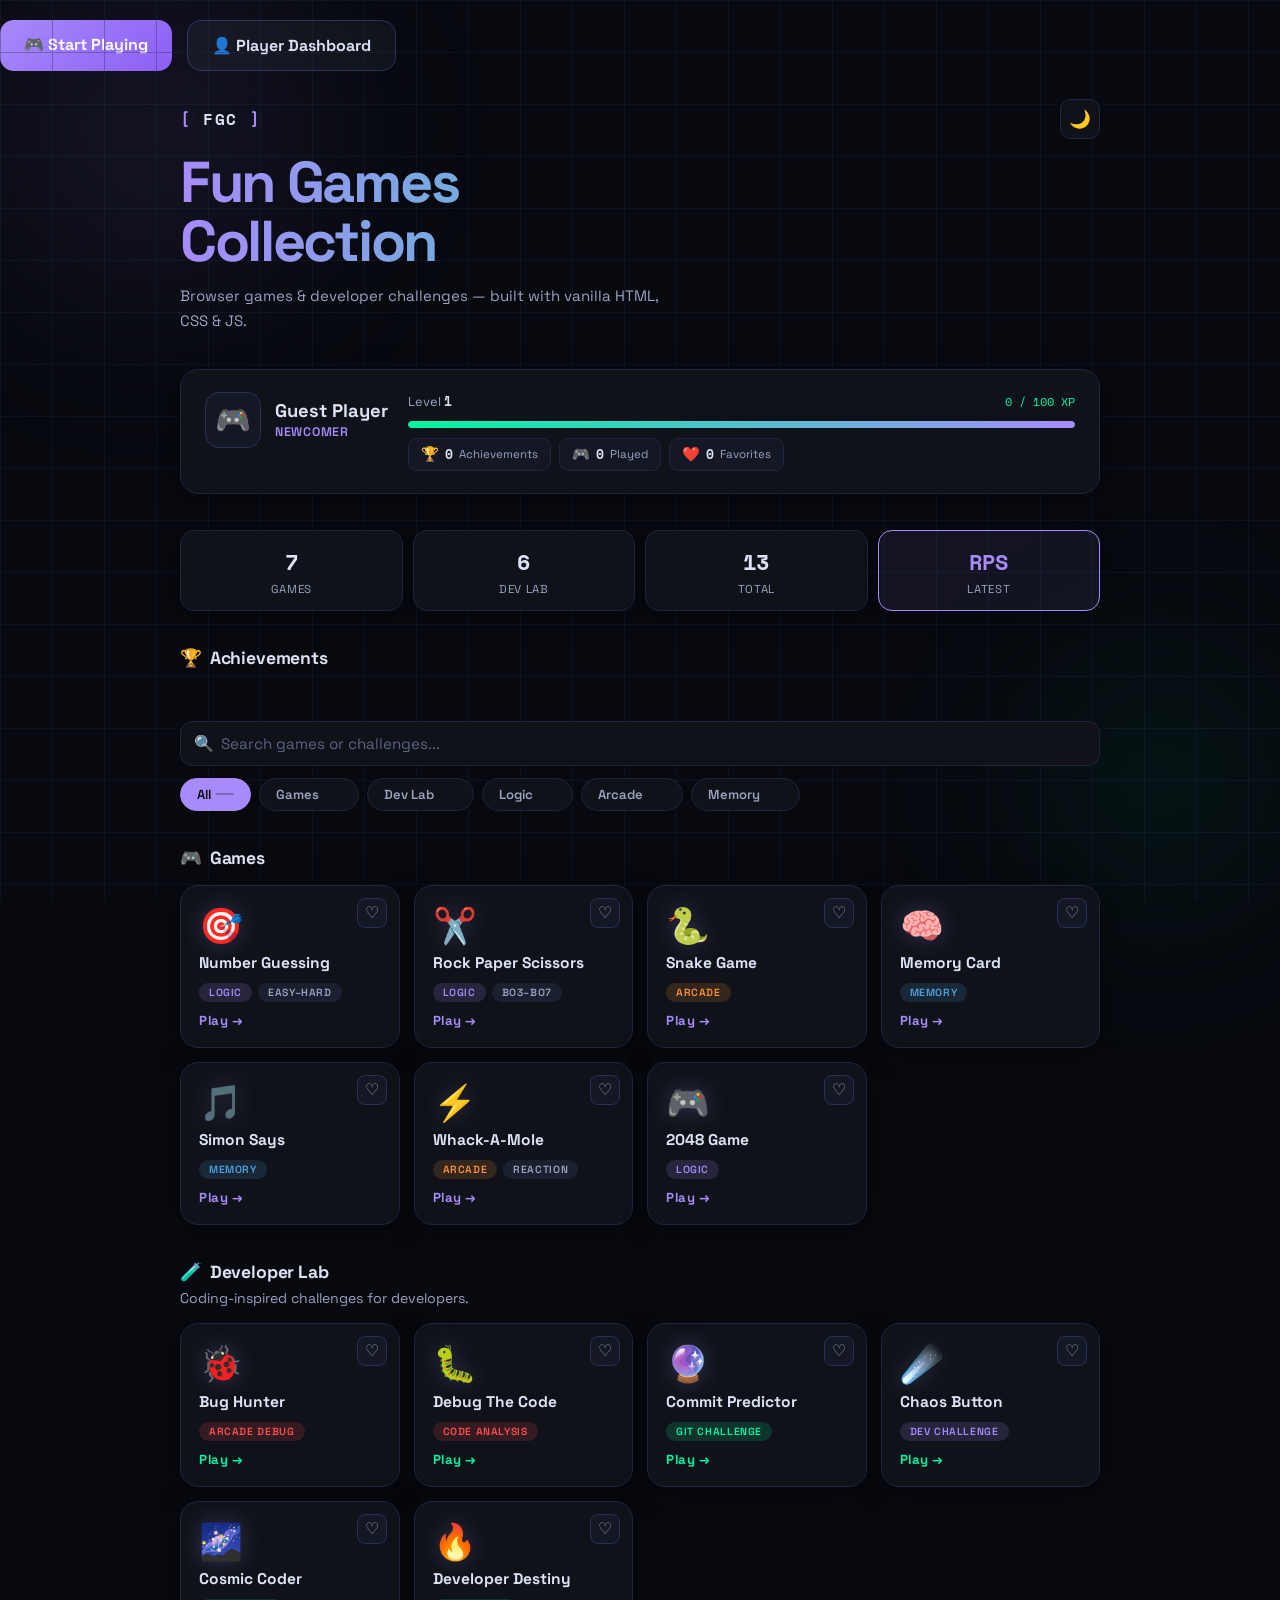
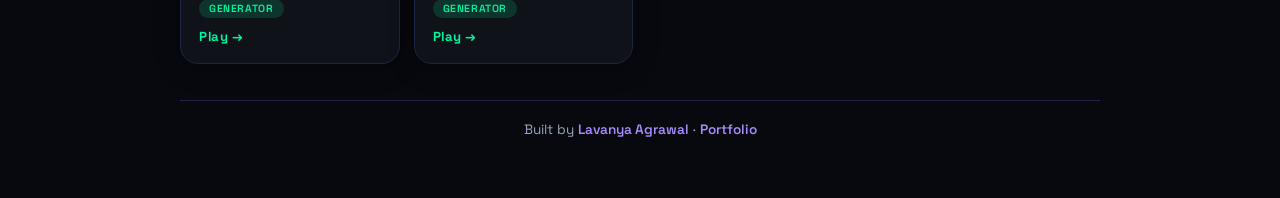
==== commit fe110864: "feat: add hero action buttons" ====
--- a/index.html
+++ b/index.html
@@ -1,197 +1,341 @@
 <!DOCTYPE html>
-<html lang="en">
+<html lang="en" data-theme="dark">
 <head>
-<meta charset="UTF-8">
-<meta name="viewport" content="width=device-width, initial-scale=1.0">
-<title>Fun Games Collection</title>
-<link rel="preconnect" href="https://fonts.googleapis.com">
-<link href="https://fonts.googleapis.com/css2?family=Space+Grotesk:wght@500;700&family=Inter:wght@400;500;600;700&display=swap" rel="stylesheet">
-<link rel="stylesheet" href="style.css">
+  <meta charset="UTF-8"/>
+  <meta name="viewport" content="width=device-width, initial-scale=1.0"/>
+  <title>Fun Games Collection · Lavanya Agrawal</title>
+  <section class="hero-actions">
+  <a href="#gamesGrid" class="hero-btn primary">🎮 Start Playing</a>
+  <a href="#profile" class="hero-btn secondary">👤 Player Dashboard</a>
+</section>
+  <link rel="preconnect" href="https://fonts.googleapis.com"/>
+  <link href="https://fonts.googleapis.com/css2?family=Space+Grotesk:wght@400;500;600;700&family=Space+Mono:wght@400;700&display=swap" rel="stylesheet"/>
+  <link rel="stylesheet" href="style.css"/>
 </head>
 <body>
 
-<div class="page">
-
-  <header class="hub-header">
-    <h1>🎮 Fun Games Collection</h1>
-    <button id="themeToggle" class="theme-btn">
-    🌙
-    </button>
-    <p class="subtitle">
-      Interactive browser games and developer challenges built with HTML, CSS &amp; JavaScript
-    </p>
-    
-  </header>
-
-  <section class="stats-panel">
-    <h2 class="stats-title">📊 Collection Stats</h2>
-    <div class="stats-row">
-      <div class="stat-pill">
-        <span class="stat-label">Total Projects</span>
-        <span class="stat-value">13</span>
-      </div>
-      <div class="stat-pill">
-        <span class="stat-label">Games</span>
-        <span class="stat-value">7</span>
-      </div>
-      <div class="stat-pill">
-        <span class="stat-label">Dev Lab</span>
-        <span class="stat-value">6</span>
-      </div>
-      <div class="stat-pill">
-        <span class="stat-label">Latest Drop</span>
-        <span class="stat-value">2048 Game</span>
-      </div>
-    </div>
-  </section>
-
-  <section class="search-section">
-
-    <input
-        type="text"
-        id="searchInput"
-        placeholder="🔍 Search games or developer challenges..."
-    >
-
-</section>
-
-<section class="filter-section">
-
-    <button class="filter-btn active" data-filter="all">All</button>
-
-    <button class="filter-btn" data-filter="games">Games</button>
-
-    <button class="filter-btn" data-filter="developer">Developer Lab</button>
-
-    <button class="filter-btn" data-filter="logic">Logic</button>
-
-    <button class="filter-btn" data-filter="arcade">Arcade</button>
-
-    <button class="filter-btn" data-filter="memory">Memory</button>
-
-</section>
-
-  <!-- ── GAMES ── -->
-  <section>
-    <h2 class="section-title">🎮 Games</h2>
-
-    <main class="game-grid">
-
-      <a class="game-card" href="Number-Guessing-Game/" data-name="number guessing logic" data-category="games logic">
-        <div class="game-icon">🎯</div>
-        <h3>Number Guessing</h3>
-        <span class="game-tag tag-logic">Logic</span>
-        <span class="play-btn">Play</span>
-      </a>
-
-      <a class="game-card" href="Rock-Paper-Scissors/" data-name="rock paper scissors logic" data-category="games logic">
-        <div class="game-icon">✂️</div>
-        <h3>Rock Paper Scissors</h3>
-        <span class="game-tag tag-logic">Logic</span>
-        <span class="play-btn">Play</span>
-      </a>
-
-      <a class="game-card" href="Snake-Game/" data-name="snake game arcade"
-                data-category="games arcade">
-        <div class="game-icon">🐍</div>
-        <h3>Snake Game</h3>
-        <span class="game-tag tag-arcade">Arcade</span>
-        <span class="play-btn">Play</span>
-      </a>
-
-      <a class="game-card" href="Memory-Card-Game/" data-name="memory card" data-category="games memory">
-        <div class="game-icon">🧠</div>
-        <h3>Memory Card</h3>
-        <span class="game-tag tag-memory">Memory</span>
-        <span class="play-btn">Play</span>
-      </a>
-
-      <a class="game-card" href="Simon-Says-Game/" data-name="simon says" data-category="games memory">
-        <div class="game-icon">🎵</div>
-        <h3>Simon Says</h3>
-        <span class="game-tag tag-memory">Memory</span>
-        <span class="play-btn">Play</span>
-      </a>
-      
-      <a class="game-card" href="Whack-A-Mole/" data-name="whack a mole" data-category="games arcade">
-       <div class="game-icon">⚡</div>
-       <h3>Whack-A-Mole</h3>
-       <span class="game-tag tag-reaction">Reaction</span>
-       <span class="play-btn">Play</span>
-       </a>
-
-      <a class="game-card" href="2048-Game/" data-name="2048 game logic" data-category="games logic">
-        <div class="game-icon">🎮</div>
-        <h3>2048 Game</h3>
-        <span class="game-tag tag-logic">Logic</span>
-        <span class="play-btn">Play</span>
-      </a>
-
-    </main>
-  </section>
-
-  <!-- ── DEVELOPER LAB ── -->
-  <section class="developer-lab-section">
-    <h2 class="section-title">🧪 Developer Lab</h2>
-    <p class="subtitle">Coding-inspired games and challenges for developers.</p>
-
-    <div class="game-grid">
-
-      <a class="game-card" href="Developer-Lab/Bug-Hunter/index.html" data-name="bug hunter" data-category="developer">
-        <div class="game-icon">🐞</div>
-        <h3>Bug Hunter</h3>
-        <span class="game-tag tag-debug">Arcade Debug</span>
-        <span class="play-btn">Play</span>
-      </a>
-
-      <a class="game-card" href="Developer-Lab/Debug-The-Code/index.html" data-name="debug the code" data-category="developer">
-        <div class="game-icon">🐛</div>
-        <h3>Debug The Code</h3>
-        <span class="game-tag tag-debug">Code Analysis</span>
-        <span class="play-btn">Play</span>
-      </a>
-
-      <a class="game-card" href="Developer-Lab/Commit-Predictor/index.html" data-name="commit predictor" data-category="developer">
-        <div class="game-icon">🔮</div>
-        <h3>Commit Predictor</h3>
-        <span class="game-tag tag-git">Git Challenge</span>
-        <span class="play-btn">Play</span>
-      </a>
-
-      <a class="game-card" href="Developer-Lab/Chaos-Button/index.html" data-name="chaos button" data-category="developer">
-        <div class="game-icon">☄️</div>
-        <h3>Chaos Button</h3>
-        <span class="game-tag tag-reaction">Dev Challenges</span>
-        <span class="play-btn">Play</span>
-      </a>
-
-      <a class="game-card" href="Developer-Lab/Cosmic-Coder-Generator/index.html" data-name="cosmic coder" data-category="developer">
-        <div class="game-icon">🌌</div>
-        <h3>Cosmic Coder</h3>
-        <span class="game-tag tag-generator">Generator</span>
-        <span class="play-btn">Play</span>
-      </a>
-
-      <a class="game-card" href="Developer-Lab/Developer-Destiny/index.html" data-name="developer destiny" data-category="developer">
-        <div class="game-icon">🔥</div>
-        <h3>Developer Destiny</h3>
-        <span class="game-tag tag-generator">Generator</span>
-        <span class="play-btn">Play</span>
-      </a>
-
-    </div>
-  </section>
-
-  <footer class="hub-footer">
-    <p>
-      Built by
-      <a href="https://github.com/lavanyaag23" target="_blank" rel="noopener">Lavanya Agrawal</a>
-      ·
-      <a href="https://lavanyaagrawal.vercel.app" target="_blank" rel="noopener">Portfolio</a>
-    </p>
-  </footer>
-
-</div>
-<script src="script.js"></script>
+  <!-- ── AMBIENT BG ── -->
+  <div class="ambient-grid" aria-hidden="true"></div>
+  <div class="ambient-blob b1" aria-hidden="true"></div>
+  <div class="ambient-blob b2" aria-hidden="true"></div>
+
+  <div class="page">
+
+    <!-- ══════════════════════════════════════
+         HEADER
+    ══════════════════════════════════════ -->
+    <header class="hub-header">
+      <div class="header-top">
+        <div class="brand">
+          <span class="brand-bracket">[</span>
+          <span class="brand-text">FGC</span>
+          <span class="brand-bracket">]</span>
+        </div>
+        <button id="themeToggle" class="theme-btn" aria-label="Toggle theme" title="Toggle light/dark">
+          <span class="theme-icon">🌙</span>
+        </button>
+      </div>
+
+      <h1 class="hub-title">Fun Games<br/><em>Collection</em></h1>
+      <p class="hub-sub">Browser games &amp; developer challenges — built with vanilla HTML, CSS &amp; JS.</p>
+    </header>
+
+    <!-- ══════════════════════════════════════
+         PLAYER PROFILE + XP
+    ══════════════════════════════════════ -->
+    <section class="profile-section" aria-label="Player profile">
+      <div class="profile-card">
+
+        <div class="profile-left">
+          <div class="avatar" id="avatar">🎮</div>
+          <div class="profile-meta">
+            <h2 class="player-name" id="playerName">Guest Player</h2>
+            <p class="player-title" id="playerTitle">Newcomer</p>
+          </div>
+        </div>
+
+        <div class="profile-right">
+          <div class="xp-row">
+            <span class="xp-label">Level <strong id="levelNum">1</strong></span>
+            <span class="xp-val" id="xpVal">0 / 100 XP</span>
+          </div>
+          <div class="xp-track">
+            <div class="xp-fill" id="xpFill" data-width="0%"></div>
+          </div>
+          <div class="profile-chips">
+            <div class="pchip">
+              <span class="pchip-icon">🏆</span>
+              <span class="pchip-val" id="achieveCount">0</span>
+              <span class="pchip-lbl">Achievements</span>
+            </div>
+            <div class="pchip">
+              <span class="pchip-icon">🎮</span>
+              <span class="pchip-val" id="gamesPlayedCount">0</span>
+              <span class="pchip-lbl">Played</span>
+            </div>
+            <div class="pchip">
+              <span class="pchip-icon">❤️</span>
+              <span class="pchip-val" id="favCount">0</span>
+              <span class="pchip-lbl">Favorites</span>
+            </div>
+          </div>
+        </div>
+
+      </div>
+    </section>
+
+    <!-- ══════════════════════════════════════
+         STATS PANEL
+    ══════════════════════════════════════ -->
+    <section class="stats-section" aria-label="Collection stats">
+      <div class="stats-row">
+        <div class="stat-card">
+          <span class="stat-num" id="gamesCount">7</span>
+          <span class="stat-lbl">Games</span>
+        </div>
+        <div class="stat-card">
+          <span class="stat-num" id="devCount">6</span>
+          <span class="stat-lbl">Dev Lab</span>
+        </div>
+        <div class="stat-card">
+          <span class="stat-num" id="totalCount">13</span>
+          <span class="stat-lbl">Total</span>
+        </div>
+        <div class="stat-card highlight">
+          <span class="stat-num" id="latestProject">RPS</span>
+          <span class="stat-lbl">Latest</span>
+        </div>
+      </div>
+    </section>
+
+    <!-- ══════════════════════════════════════
+         RECENTLY PLAYED
+    ══════════════════════════════════════ -->
+    <section class="recent-section hidden" id="recentSection" aria-label="Recently played">
+      <h2 class="section-title">
+        <span class="stitle-icon">🕒</span> Recently Played
+        <button class="clear-recent-btn" id="clearRecent" title="Clear history">✕ Clear</button>
+      </h2>
+      <div class="recent-row" id="recentRow"></div>
+    </section>
+
+    <!-- ══════════════════════════════════════
+         FAVORITES
+    ══════════════════════════════════════ -->
+    <section class="fav-section hidden" id="favSection" aria-label="Favorite games">
+      <h2 class="section-title"><span class="stitle-icon">❤️</span> Favorites</h2>
+      <div class="recent-row" id="favRow"></div>
+    </section>
+
+    <!-- ══════════════════════════════════════
+         ACHIEVEMENTS
+    ══════════════════════════════════════ -->
+    <section class="achieve-section" aria-label="Achievements">
+      <h2 class="section-title"><span class="stitle-icon">🏆</span> Achievements</h2>
+      <div class="achieve-grid" id="achievementContainer"></div>
+    </section>
+
+    <!-- ══════════════════════════════════════
+         SEARCH + FILTER
+    ══════════════════════════════════════ -->
+    <section class="search-filter-section" aria-label="Search and filter">
+      <div class="search-wrap">
+        <span class="search-icon">🔍</span>
+        <input
+          type="text"
+          id="searchInput"
+          class="search-input"
+          placeholder="Search games or challenges..."
+          autocomplete="off"
+          aria-label="Search games"
+        />
+        <button class="search-clear hidden" id="searchClear" aria-label="Clear search">✕</button>
+      </div>
+
+      <div class="filter-row" role="group" aria-label="Filter by category">
+        <button class="filter-btn active" data-filter="all">All <span class="filter-count" id="fc-all"></span></button>
+        <button class="filter-btn" data-filter="games">Games <span class="filter-count" id="fc-games"></span></button>
+        <button class="filter-btn" data-filter="developer">Dev Lab <span class="filter-count" id="fc-developer"></span></button>
+        <button class="filter-btn" data-filter="logic">Logic <span class="filter-count" id="fc-logic"></span></button>
+        <button class="filter-btn" data-filter="arcade">Arcade <span class="filter-count" id="fc-arcade"></span></button>
+        <button class="filter-btn" data-filter="memory">Memory <span class="filter-count" id="fc-memory"></span></button>
+      </div>
+
+      <div class="no-results hidden" id="noResults">
+        <span>😔</span>
+        <p>No games found. Try a different search.</p>
+      </div>
+    </section>
+
+    <!-- ══════════════════════════════════════
+         GAMES GRID
+    ══════════════════════════════════════ -->
+    <section aria-label="Games">
+      <h2 class="section-title" id="gamesTitle"><span class="stitle-icon">🎮</span> Games</h2>
+      <div class="game-grid" id="gamesGrid">
+
+        <a class="game-card" href="Number-Guessing-Game/" data-name="number guessing logic" data-category="games logic" data-id="numguess">
+          <button class="fav-btn" data-id="numguess" aria-label="Favorite">♡</button>
+          <div class="game-icon">🎯</div>
+          <h3>Number Guessing</h3>
+          <div class="card-meta">
+            <span class="game-tag tag-logic">Logic</span>
+            <span class="game-tag tag-diff">Easy–Hard</span>
+          </div>
+          <span class="play-btn">Play →</span>
+        </a>
+
+        <a class="game-card" href="Rock-Paper-Scissors/" data-name="rock paper scissors arcade logic" data-category="games logic" data-id="rps">
+          <button class="fav-btn" data-id="rps" aria-label="Favorite">♡</button>
+          <div class="game-icon">✂️</div>
+          <h3>Rock Paper Scissors</h3>
+          <div class="card-meta">
+            <span class="game-tag tag-logic">Logic</span>
+            <span class="game-tag tag-diff">Bo3–Bo7</span>
+          </div>
+          <span class="play-btn">Play →</span>
+        </a>
+
+        <a class="game-card" href="Snake-Game/" data-name="snake game arcade" data-category="games arcade" data-id="snake">
+          <button class="fav-btn" data-id="snake" aria-label="Favorite">♡</button>
+          <div class="game-icon">🐍</div>
+          <h3>Snake Game</h3>
+          <div class="card-meta">
+            <span class="game-tag tag-arcade">Arcade</span>
+          </div>
+          <span class="play-btn">Play →</span>
+        </a>
+
+        <a class="game-card" href="Memory-Card-Game/" data-name="memory card matching" data-category="games memory" data-id="memory">
+          <button class="fav-btn" data-id="memory" aria-label="Favorite">♡</button>
+          <div class="game-icon">🧠</div>
+          <h3>Memory Card</h3>
+          <div class="card-meta">
+            <span class="game-tag tag-memory">Memory</span>
+          </div>
+          <span class="play-btn">Play →</span>
+        </a>
+
+        <a class="game-card" href="Simon-Says-Game/" data-name="simon says memory sequence" data-category="games memory" data-id="simon">
+          <button class="fav-btn" data-id="simon" aria-label="Favorite">♡</button>
+          <div class="game-icon">🎵</div>
+          <h3>Simon Says</h3>
+          <div class="card-meta">
+            <span class="game-tag tag-memory">Memory</span>
+          </div>
+          <span class="play-btn">Play →</span>
+        </a>
+
+        <a class="game-card" href="Whack-A-Mole/" data-name="whack a mole reaction" data-category="games arcade" data-id="whack">
+          <button class="fav-btn" data-id="whack" aria-label="Favorite">♡</button>
+          <div class="game-icon">⚡</div>
+          <h3>Whack-A-Mole</h3>
+          <div class="card-meta">
+            <span class="game-tag tag-arcade">Arcade</span>
+            <span class="game-tag tag-diff">Reaction</span>
+          </div>
+          <span class="play-btn">Play →</span>
+        </a>
+
+        <a class="game-card" href="2048-Game/" data-name="2048 puzzle logic numbers" data-category="games logic" data-id="2048">
+          <button class="fav-btn" data-id="2048" aria-label="Favorite">♡</button>
+          <div class="game-icon">🎮</div>
+          <h3>2048 Game</h3>
+          <div class="card-meta">
+            <span class="game-tag tag-logic">Logic</span>
+          </div>
+          <span class="play-btn">Play →</span>
+        </a>
+
+      </div>
+    </section>
+
+    <!-- ══════════════════════════════════════
+         DEVELOPER LAB
+    ══════════════════════════════════════ -->
+    <section class="dev-lab-section" aria-label="Developer lab">
+      <h2 class="section-title"><span class="stitle-icon">🧪</span> Developer Lab</h2>
+      <p class="section-sub">Coding-inspired challenges for developers.</p>
+
+      <div class="game-grid" id="devGrid">
+
+        <a class="game-card dev-card" href="Developer-Lab/Bug-Hunter/index.html" data-name="bug hunter debug arcade" data-category="developer" data-id="bughunter">
+          <button class="fav-btn" data-id="bughunter" aria-label="Favorite">♡</button>
+          <div class="game-icon">🐞</div>
+          <h3>Bug Hunter</h3>
+          <div class="card-meta">
+            <span class="game-tag tag-debug">Arcade Debug</span>
+          </div>
+          <span class="play-btn">Play →</span>
+        </a>
+
+        <a class="game-card dev-card" href="Developer-Lab/Debug-The-Code/index.html" data-name="debug the code analysis" data-category="developer" data-id="debugcode">
+          <button class="fav-btn" data-id="debugcode" aria-label="Favorite">♡</button>
+          <div class="game-icon">🐛</div>
+          <h3>Debug The Code</h3>
+          <div class="card-meta">
+            <span class="game-tag tag-debug">Code Analysis</span>
+          </div>
+          <span class="play-btn">Play →</span>
+        </a>
+
+        <a class="game-card dev-card" href="Developer-Lab/Commit-Predictor/index.html" data-name="commit predictor git" data-category="developer" data-id="commitpredictor">
+          <button class="fav-btn" data-id="commitpredictor" aria-label="Favorite">♡</button>
+          <div class="game-icon">🔮</div>
+          <h3>Commit Predictor</h3>
+          <div class="card-meta">
+            <span class="game-tag tag-git">Git Challenge</span>
+          </div>
+          <span class="play-btn">Play →</span>
+        </a>
+
+        <a class="game-card dev-card" href="Developer-Lab/Chaos-Button/index.html" data-name="chaos button challenge" data-category="developer" data-id="chaos">
+          <button class="fav-btn" data-id="chaos" aria-label="Favorite">♡</button>
+          <div class="game-icon">☄️</div>
+          <h3>Chaos Button</h3>
+          <div class="card-meta">
+            <span class="game-tag tag-reaction">Dev Challenge</span>
+          </div>
+          <span class="play-btn">Play →</span>
+        </a>
+
+        <a class="game-card dev-card" href="Developer-Lab/Cosmic-Coder-Generator/index.html" data-name="cosmic coder generator" data-category="developer" data-id="cosmic">
+          <button class="fav-btn" data-id="cosmic" aria-label="Favorite">♡</button>
+          <div class="game-icon">🌌</div>
+          <h3>Cosmic Coder</h3>
+          <div class="card-meta">
+            <span class="game-tag tag-generator">Generator</span>
+          </div>
+          <span class="play-btn">Play →</span>
+        </a>
+
+        <a class="game-card dev-card" href="Developer-Lab/Developer-Destiny/index.html" data-name="developer destiny generator" data-category="developer" data-id="destiny">
+          <button class="fav-btn" data-id="destiny" aria-label="Favorite">♡</button>
+          <div class="game-icon">🔥</div>
+          <h3>Developer Destiny</h3>
+          <div class="card-meta">
+            <span class="game-tag tag-generator">Generator</span>
+          </div>
+          <span class="play-btn">Play →</span>
+        </a>
+
+      </div>
+    </section>
+
+    <!-- ══════════════════════════════════════
+         FOOTER
+    ══════════════════════════════════════ -->
+    <footer class="hub-footer">
+      <p>
+        Built by
+        <a href="https://github.com/lavanyaag23" target="_blank" rel="noopener">Lavanya Agrawal</a>
+        ·
+        <a href="https://lavanyaagrawal.vercel.app" target="_blank" rel="noopener">Portfolio</a>
+      </p>
+    </footer>
+
+  </div><!-- .page -->
+
+  <script src="script.js"></script>
 </body>
 </html>
--- a/style.css
+++ b/style.css
@@ -1,434 +1,520 @@
+/* ================================================================
+   FUN GAMES COLLECTION — style.css
+   Dark/light theme · purple glassmorphic · Space Grotesk + Mono
+   ================================================================ */
+
+/* ── TOKENS ─────────────────────────────────────────────────── */
 :root {
-  --bg-deep: #0b0716;
-  --bg-card: #160f28;
-  --bg-card-2: #1c1336;
-  --purple: #a855f7;
-  --purple-bright: #c084fc;
-  --purple-dim: #6d28d9;
-  --violet-glow: rgba(168, 85, 247, 0.35);
-  --text-main: #f4f1fb;
-  --text-muted: #a597c4;
-  --border: rgba(168, 85, 247, 0.25);
-
-  --tag-logic-bg:     rgba(96, 165, 250, 0.15);  --tag-logic-text:     #93c5fd;
-  --tag-arcade-bg:    rgba(251, 146, 60, 0.15);  --tag-arcade-text:    #fdba74;
-  --tag-memory-bg:    rgba(244, 114, 182, 0.15); --tag-memory-text:    #f9a8d4;
-  --tag-reaction-bg:  rgba(251, 191, 36, 0.15);  --tag-reaction-text:  #fcd34d;
-  --tag-debug-bg:     rgba(251, 113, 133, 0.15); --tag-debug-text:     #fb7185;
-  --tag-git-bg:       rgba(52, 211, 153, 0.15);  --tag-git-text:       #34d399;
-  --tag-generator-bg: rgba(192, 132, 252, 0.15); --tag-generator-text: #c084fc;
-}
-
-* { box-sizing: border-box; margin: 0; padding: 0; }
-
+  /* dark (default) */
+  --bg:           #07090f;
+  --bg2:          #0d1018;
+  --surface:      #0f1319;
+  --surface2:     #141824;
+  --surface3:     #1a2030;
+  --border:       #1e2540;
+  --border2:      #28305a;
+
+  --neon:         #a78bfa;          /* purple accent */
+  --neon2:        #00f5a0;          /* green accent (tags / XP) */
+  --neon-glow:    rgba(167,139,250,.25);
+  --neon-dim:     rgba(167,139,250,.08);
+  --neon2-glow:   rgba(0,245,160,.22);
+
+  --hot:          #ff4e50;
+  --warm:         #fc913a;
+  --blue:         #4fa3e0;
+
+  --text:         #dde3f4;
+  --text2:        #9aa3c0;
+  --muted:        #3d4568;
+  --muted2:       #5a6380;
+
+  --sans:  'Space Grotesk', sans-serif;
+  --mono:  'Space Mono', monospace;
+  --r:     14px;
+  --rsm:   9px;
+  --card-r: 18px;
+  --t:     .22s cubic-bezier(.4,0,.2,1);
+
+  --shadow: 0 4px 24px rgba(0,0,0,.35);
+  --shadow-hover: 0 10px 40px rgba(0,0,0,.5);
+}
+
+/* LIGHT THEME */
+[data-theme="light"] {
+  --bg:           #f0f2fa;
+  --bg2:          #e8eaf5;
+  --surface:      #ffffff;
+  --surface2:     #f4f5fc;
+  --surface3:     #eceef8;
+  --border:       #d4d8ee;
+  --border2:      #b8bfe0;
+
+  --neon:         #7c3aed;
+  --neon2:        #059669;
+  --neon-glow:    rgba(124,58,237,.18);
+  --neon-dim:     rgba(124,58,237,.07);
+  --neon2-glow:   rgba(5,150,105,.18);
+
+  --text:         #1a1d30;
+  --text2:        #4a5070;
+  --muted:        #c0c6e0;
+  --muted2:       #8890b0;
+
+  --shadow: 0 4px 20px rgba(60,70,140,.1);
+  --shadow-hover: 0 10px 40px rgba(60,70,140,.18);
+}
+
+/* ── RESET ──────────────────────────────────────────────────── */
+*, *::before, *::after { box-sizing: border-box; margin: 0; padding: 0; }
+html { scroll-behavior: smooth; }
 body {
+  background: var(--bg);
+  color: var(--text);
+  font-family: var(--sans);
   min-height: 100vh;
-  background:
-    radial-gradient(circle at 15% 10%, rgba(168, 85, 247, 0.16), transparent 40%),
-    radial-gradient(circle at 90% 80%, rgba(124, 58, 237, 0.14), transparent 45%),
-    var(--bg-deep);
-  font-family: 'Inter', sans-serif;
-  color: var(--text-main);
-  padding: 48px 24px 60px;
-}
-
+  overflow-x: hidden;
+  transition: background var(--t), color var(--t);
+}
+a { text-decoration: none; color: inherit; }
+button { font-family: var(--sans); }
+
+/* ── AMBIENT ─────────────────────────────────────────────────── */
+.ambient-grid {
+  position: fixed; inset: 0; pointer-events: none; z-index: 0;
+  background-image:
+    linear-gradient(var(--border) 1px, transparent 1px),
+    linear-gradient(90deg, var(--border) 1px, transparent 1px);
+  background-size: 52px 52px;
+  opacity: .35;
+  transition: opacity var(--t);
+}
+[data-theme="light"] .ambient-grid { opacity: .18; }
+
+.ambient-blob {
+  position: fixed; pointer-events: none; z-index: 0;
+  border-radius: 50%; filter: blur(80px);
+}
+.b1 { width: 500px; height: 500px; top: -120px; left: -100px; background: radial-gradient(circle, rgba(167,139,250,.12), transparent 70%); }
+.b2 { width: 400px; height: 400px; bottom: -80px; right: -80px; background: radial-gradient(circle, rgba(0,245,160,.08), transparent 70%); }
+[data-theme="light"] .b1 { background: radial-gradient(circle, rgba(124,58,237,.08), transparent 70%); }
+[data-theme="light"] .b2 { background: radial-gradient(circle, rgba(5,150,105,.06), transparent 70%); }
+
+/* ── PAGE ────────────────────────────────────────────────────── */
 .page {
-  max-width: 1080px;
-  margin: 0 auto;
-}
-
-/* ── HEADER ── */
-.hub-header {
-  text-align: center;
-  margin-bottom: 32px;
-}
-
-.hub-header h1 {
-  font-family: 'Space Grotesk', sans-serif;
-  font-size: clamp(28px, 4vw, 40px);
-  letter-spacing: 0.5px;
-  background: linear-gradient(90deg, var(--purple-bright), var(--purple), #818cf8);
-  -webkit-background-clip: text;
-  background-clip: text;
+  position: relative; z-index: 1;
+  max-width: 960px; margin: 0 auto;
+  padding: 28px 20px 60px;
+  display: flex; flex-direction: column; gap: 36px;
+}
+
+/* ── HEADER ──────────────────────────────────────────────────── */
+.hub-header { display: flex; flex-direction: column; gap: 14px; }
+
+.header-top {
+  display: flex; align-items: center; justify-content: space-between;
+}
+
+.brand {
+  font-family: var(--mono); font-size: 1rem; font-weight: 700;
+  letter-spacing: .1em;
+}
+.brand-bracket { color: var(--neon); text-shadow: 0 0 14px var(--neon-glow); }
+.brand-text    { color: var(--text); }
+
+.theme-btn {
+  background: var(--surface); border: 1px solid var(--border);
+  border-radius: 10px; width: 40px; height: 40px;
+  font-size: 1.1rem; cursor: pointer; display: grid; place-items: center;
+  transition: all var(--t);
+}
+.theme-btn:hover { border-color: var(--neon); box-shadow: 0 0 12px var(--neon-glow); transform: rotate(20deg) scale(1.1); }
+
+.hub-title {
+  font-size: clamp(2.4rem, 8vw, 3.6rem);
+  font-weight: 700; line-height: 1.02; letter-spacing: -.04em;
+  font-family: var(--sans);
+  background: linear-gradient(90deg, var(--neon), var(--neon2), #818cf8);
+  -webkit-background-clip: text; background-clip: text;
   color: transparent;
   background-size: 200% auto;
   animation: shimmer 4s ease-in-out infinite;
-  margin-bottom: 10px;
-}
+}
+.hub-title em { font-style: normal; }
 
 @keyframes shimmer {
   0%, 100% { background-position: 0% 50%; }
   50%       { background-position: 100% 50%; }
 }
 
-.subtitle {
-  color: var(--text-muted);
-  font-size: 14px;
-  max-width: 480px;
-  margin: 0 auto;
-  line-height: 1.6;
-}
-
-/* ── STATS PANEL ── */
-.stats-panel {
-  max-width: 560px;
-  margin: 0 auto 44px;
-  background: linear-gradient(160deg, var(--bg-card) 0%, var(--bg-card-2) 100%);
-  border: 1px solid var(--border);
-  border-radius: 18px;
-  padding: 18px 22px;
-  text-align: center;
-  box-shadow: 0 20px 40px -20px rgba(0,0,0,0.6), 0 0 40px -18px var(--violet-glow);
-}
-
-.stats-title {
-  font-family: 'Space Grotesk', sans-serif;
-  font-size: 14px;
-  font-weight: 700;
-  color: var(--text-main);
-  margin-bottom: 14px;
-}
-
+.hub-sub { color: var(--text2); font-size: .94rem; line-height: 1.6; max-width: 480px; }
+
+/* ── SECTION TITLE ───────────────────────────────────────────── */
+.section-title {
+  font-size: 1.1rem; font-weight: 700; letter-spacing: -.01em;
+  display: flex; align-items: center; gap: 8px; margin-bottom: 16px;
+}
+.stitle-icon { font-size: 1.1rem; }
+.section-sub { color: var(--text2); font-size: .88rem; margin-top: -10px; margin-bottom: 16px; }
+
+/* ── PROFILE CARD ────────────────────────────────────────────── */
+.profile-card {
+  background: var(--surface); border: 1px solid var(--border);
+  border-radius: var(--card-r); padding: 22px 24px;
+  display: flex; align-items: flex-start; gap: 20px; flex-wrap: wrap;
+  box-shadow: var(--shadow); transition: border-color var(--t);
+}
+.profile-card:hover { border-color: var(--neon); }
+
+.profile-left { display: flex; align-items: center; gap: 14px; flex-shrink: 0; }
+
+.avatar {
+  width: 56px; height: 56px; border-radius: 14px;
+  background: var(--surface2); border: 1.5px solid var(--border2);
+  display: grid; place-items: center; font-size: 1.8rem;
+  transition: all var(--t);
+}
+
+.player-name { font-size: 1.15rem; font-weight: 700; }
+.player-title { font-size: .78rem; color: var(--neon); font-weight: 600; letter-spacing: .06em; text-transform: uppercase; margin-top: 2px; }
+
+.profile-right { flex: 1; display: flex; flex-direction: column; gap: 10px; min-width: 200px; }
+
+.xp-row {
+  display: flex; justify-content: space-between; align-items: center;
+  font-size: .8rem;
+}
+.xp-label { color: var(--text2); }
+.xp-label strong { color: var(--text); font-family: var(--mono); }
+.xp-val { font-family: var(--mono); font-size: .78rem; color: var(--neon2); }
+
+.xp-track {
+  height: 7px; background: var(--surface3); border-radius: 99px; overflow: hidden;
+}
+.xp-fill {
+  height: 100%; border-radius: 99px;
+  background: linear-gradient(90deg, var(--neon2), var(--neon));
+  transition: width .6s cubic-bezier(.4,0,.2,1);
+  box-shadow: 0 0 10px var(--neon2-glow);
+}
+
+.profile-chips { display: flex; gap: 8px; flex-wrap: wrap; }
+
+/* profile-stats grid (legacy selector kept for compatibility) */
+.profile-stats {
+  display: grid;
+  grid-template-columns: repeat(auto-fit, minmax(170px, 1fr));
+  gap: 16px;
+}
+.profile-stats > div {
+  background: var(--surface2); border: 1px solid var(--border);
+  padding: 16px; border-radius: 12px; text-align: center;
+}
+.profile-stats h4 { font-size: 1.6rem; font-weight: 700; margin-top: 6px; }
+.pchip {
+  background: var(--surface2); border: 1px solid var(--border);
+  border-radius: var(--rsm); padding: 6px 12px;
+  display: flex; align-items: center; gap: 6px; font-size: .8rem;
+  transition: border-color var(--t);
+}
+.pchip:hover { border-color: var(--border2); }
+.pchip-icon { font-size: .9rem; }
+.pchip-val  { font-family: var(--mono); font-weight: 700; color: var(--text); }
+.pchip-lbl  { color: var(--text2); font-size: .72rem; }
+
+/* ── STATS ───────────────────────────────────────────────────── */
 .stats-row {
-  display: flex;
-  justify-content: center;
-  gap: 10px;
-  flex-wrap: wrap;
-}
-
-.stat-pill {
-  background: rgba(0,0,0,0.2);
-  border: 1px solid var(--border);
-  border-radius: 12px;
-  padding: 8px 16px;
-  display: flex;
-  flex-direction: column;
-  align-items: center;
-  gap: 4px;
-  min-width: 90px;
-}
-
-.stat-label {
-  font-size: 9px;
-  text-transform: uppercase;
-  letter-spacing: 0.8px;
-  color: var(--text-muted);
-  font-weight: 600;
-}
-
-.stat-value {
-  font-family: 'Space Grotesk', sans-serif;
-  font-size: 16px;
-  font-weight: 700;
-  color: var(--purple-bright);
-}
-
-/* ── SECTION TITLES ── */
-.section-title {
-  font-family: 'Space Grotesk', sans-serif;
-  font-size: 18px;
-  font-weight: 700;
-  color: var(--text-main);
-  margin-bottom: 8px;
-}
-
-section { margin-bottom: 44px; }
-
-.developer-lab-section .subtitle {
-  text-align: left;
-  margin: 0 0 18px;
-}
-
-/* ── GAME GRID ── */
+  display: grid; grid-template-columns: repeat(4,1fr); gap: 10px;
+}
+.stat-card {
+  background: var(--surface); border: 1px solid var(--border); border-radius: var(--r);
+  padding: 14px 16px; display: flex; flex-direction: column; align-items: center; gap: 4px;
+  transition: all var(--t); box-shadow: var(--shadow);
+}
+.stat-card:hover { border-color: var(--border2); transform: translateY(-2px); }
+.stat-card.highlight { border-color: var(--neon); background: var(--neon-dim); }
+.stat-num { font-family: var(--mono); font-size: 1.4rem; font-weight: 700; color: var(--text); animation: pop .8s ease; }
+
+@keyframes pop { 0% { transform: scale(0); } 100% { transform: scale(1); } }
+.stat-card.highlight .stat-num { color: var(--neon); }
+.stat-lbl { font-size: .72rem; color: var(--text2); text-transform: uppercase; letter-spacing: .06em; }
+
+/* ── RECENT + FAV ROWS ───────────────────────────────────────── */
+.recent-section, .fav-section { display: flex; flex-direction: column; gap: 12px; }
+
+.clear-recent-btn {
+  font-size: .7rem; background: none; border: 1px solid var(--border2);
+  border-radius: 6px; color: var(--text2); padding: 3px 10px; cursor: pointer;
+  margin-left: auto; transition: all var(--t);
+}
+.clear-recent-btn:hover { border-color: var(--hot); color: var(--hot); }
+
+.recent-row { display: flex; gap: 10px; flex-wrap: wrap; }
+
+.mini-card {
+  background: var(--surface); border: 1px solid var(--border); border-radius: 12px;
+  padding: 10px 14px; display: flex; align-items: center; gap: 10px;
+  cursor: pointer; transition: all var(--t); text-decoration: none; color: var(--text);
+  font-size: .85rem; font-weight: 600;
+}
+.mini-card:hover { border-color: var(--neon); transform: translateY(-2px); box-shadow: 0 6px 20px var(--neon-glow); }
+.mini-card .mc-icon { font-size: 1.2rem; }
+.mini-card .mc-time { font-size: .68rem; color: var(--text2); font-family: var(--mono); }
+
+/* ── ACHIEVEMENTS ────────────────────────────────────────────── */
+.achieve-grid {
+  display: grid; grid-template-columns: repeat(auto-fill, minmax(200px, 1fr)); gap: 10px;
+}
+.achieve-chip {
+  background: var(--surface); border: 1px solid var(--border); border-radius: 12px;
+  padding: 12px 14px; display: flex; align-items: center; gap: 10px;
+  transition: all var(--t);
+}
+.achieve-chip.unlocked { border-color: var(--neon); background: var(--neon-dim); }
+.achieve-chip.locked   { opacity: .45; filter: grayscale(.6); }
+.achieve-icon { font-size: 1.4rem; flex-shrink: 0; }
+.achieve-info { display: flex; flex-direction: column; gap: 1px; }
+.achieve-name { font-size: .82rem; font-weight: 600; color: var(--text); }
+.achieve-desc { font-size: .7rem; color: var(--text2); }
+.achieve-chip.unlocked .achieve-name { color: var(--neon); }
+
+/* ── SEARCH + FILTER ─────────────────────────────────────────── */
+.search-filter-section { display: flex; flex-direction: column; gap: 12px; }
+
+.search-wrap {
+  position: relative; display: flex; align-items: center;
+}
+.search-icon {
+  position: absolute; left: 14px; font-size: 1rem; pointer-events: none;
+}
+.search-input {
+  width: 100%; background: var(--surface); border: 1.5px solid var(--border);
+  border-radius: 12px; color: var(--text); font-family: var(--sans); font-size: .95rem;
+  padding: 12px 42px 12px 40px; outline: none; transition: border-color var(--t), box-shadow var(--t);
+}
+.search-input:focus {
+  border-color: var(--neon); box-shadow: 0 0 0 3px var(--neon-dim);
+  transform: scale(1.01);
+}
+.search-input::placeholder { color: var(--muted2); }
+.search-clear {
+  position: absolute; right: 14px; background: none; border: none;
+  color: var(--text2); font-size: .9rem; cursor: pointer; padding: 4px;
+  transition: color var(--t);
+}
+.search-clear:hover { color: var(--hot); }
+
+.filter-row {
+  display: flex; gap: 8px; flex-wrap: wrap;
+}
+.filter-btn {
+  background: var(--surface); border: 1.5px solid var(--border); border-radius: 99px;
+  color: var(--text2); font-family: var(--sans); font-size: .82rem; font-weight: 600;
+  padding: 7px 16px; cursor: pointer; transition: all var(--t);
+  display: flex; align-items: center; gap: 5px;
+}
+.filter-btn:hover { border-color: var(--border2); color: var(--text); transform: translateY(-3px); }
+.filter-btn.active { background: var(--neon); border-color: var(--neon); color: var(--bg); }
+.filter-count {
+  font-family: var(--mono); font-size: .7rem;
+  background: rgba(0,0,0,.2); border-radius: 99px;
+  padding: 1px 6px; min-width: 18px; text-align: center;
+}
+.filter-btn.active .filter-count { background: rgba(0,0,0,.25); }
+
+.no-results {
+  display: flex; flex-direction: column; align-items: center; gap: 8px;
+  padding: 40px 20px; color: var(--text2); font-size: .9rem;
+}
+.no-results span { font-size: 2rem; }
+
+/* ── GAME GRID ───────────────────────────────────────────────── */
 .game-grid {
   display: grid;
   grid-template-columns: repeat(auto-fill, minmax(200px, 1fr));
-  gap: 18px;
-  margin-top: 18px;
-}
-
-/* ── GAME CARD ── */
+  gap: 14px;
+}
+
+/* ── GAME CARD ───────────────────────────────────────────────── */
 .game-card {
-  background: linear-gradient(160deg, var(--bg-card) 0%, var(--bg-card-2) 100%);
-  border: 1px solid var(--border);
-  border-radius: 20px;
-  padding: 26px 18px;
-  text-align: center;
-  text-decoration: none;
-  color: var(--text-main);
-  display: flex;
-  flex-direction: column;
-  align-items: center;
-  gap: 10px;
   position: relative;
+  background: var(--surface); border: 1.5px solid var(--border);
+  border-radius: var(--card-r); padding: 22px 18px 18px;
+  display: flex; flex-direction: column; gap: 10px;
+  cursor: pointer; transition: all var(--t);
+  box-shadow: var(--shadow);
+  animation: cardIn .4s ease both;
   overflow: hidden;
-  transition: transform 0.2s ease, box-shadow 0.2s ease, border-color 0.2s ease;
-  box-shadow: 0 14px 30px -20px rgba(0,0,0,0.7);
-}
-
+}
 .game-card::before {
-  content: "";
-  position: absolute;
-  inset: 0;
-  background: radial-gradient(circle at 50% 0%, var(--violet-glow), transparent 65%);
-  opacity: 0;
-  transition: opacity 0.25s ease;
-  pointer-events: none;
-}
-
+  content: ''; position: absolute; inset: 0; border-radius: var(--card-r);
+  background: linear-gradient(135deg, var(--neon-dim), transparent 60%);
+  opacity: 0; transition: opacity var(--t);
+}
+.game-card:hover::before { opacity: 1; }
 .game-card:hover {
-  transform: translateY(-6px);
-  border-color: var(--purple);
-  box-shadow: 0 22px 44px -18px rgba(0,0,0,0.75), 0 0 36px -10px var(--violet-glow);
-}
-
-.game-card:hover::before { opacity: 1; }
-
-/* non-link cards (coming soon) */
-div.game-card { cursor: default; opacity: 0.55; }
-div.game-card:hover { transform: none; border-color: var(--border); box-shadow: none; }
-div.game-card:hover::before { opacity: 0; }
+  border-color: var(--neon); transform: translateY(-5px) scale(1.02);
+  box-shadow: var(--shadow-hover), 0 0 30px var(--neon-glow);
+}
+.game-card:active { transform: translateY(-2px) scale(1); }
+
+.dev-card { border-color: var(--border); }
+.dev-card:hover { border-color: var(--neon2); box-shadow: var(--shadow-hover), 0 0 30px var(--neon2-glow); }
+.dev-card::before { background: linear-gradient(135deg, rgba(0,245,160,.06), transparent 60%); }
+
+/* fav button */
+.fav-btn {
+  position: absolute; top: 12px; right: 12px;
+  background: var(--surface2); border: 1px solid var(--border2);
+  border-radius: 8px; width: 30px; height: 30px;
+  font-size: 1rem; cursor: pointer; display: grid; place-items: center;
+  transition: all var(--t); color: var(--text2); z-index: 2;
+  line-height: 1;
+}
+.fav-btn:hover { border-color: var(--hot); color: var(--hot); transform: scale(1.15); }
+.fav-btn.active { background: rgba(255,78,80,.12); border-color: var(--hot); color: var(--hot); }
 
 .game-icon {
-  font-size: 34px;
-  filter: drop-shadow(0 0 10px rgba(168, 85, 247, 0.35));
-}
-
-.game-card h3 {
-  font-family: 'Space Grotesk', sans-serif;
-  font-size: 15px;
-  font-weight: 700;
-}
-
-/* ── TAGS ── */
+  font-size: 2.2rem; line-height: 1;
+  transition: transform var(--t);
+  filter: drop-shadow(0 0 10px var(--neon-glow));
+}
+.game-card:hover .game-icon { transform: scale(1.12) rotate(-4deg); }
+
+.game-card h3 { font-size: .97rem; font-weight: 700; line-height: 1.3; padding-right: 26px; }
+
+.card-meta { display: flex; gap: 6px; flex-wrap: wrap; }
+
 .game-tag {
-  font-size: 10px;
-  font-weight: 700;
-  text-transform: uppercase;
-  letter-spacing: 0.5px;
-  padding: 4px 10px;
-  border-radius: 999px;
-}
-
-.tag-logic     { background: var(--tag-logic-bg);     color: var(--tag-logic-text); }
-.tag-arcade    { background: var(--tag-arcade-bg);    color: var(--tag-arcade-text); }
-.tag-memory    { background: var(--tag-memory-bg);    color: var(--tag-memory-text); }
-.tag-reaction  { background: var(--tag-reaction-bg);  color: var(--tag-reaction-text); }
-.tag-debug     { background: var(--tag-debug-bg);     color: var(--tag-debug-text); }
-.tag-git       { background: var(--tag-git-bg);       color: var(--tag-git-text); }
-.tag-generator { background: var(--tag-generator-bg); color: var(--tag-generator-text); }
-
-/* ── PLAY BUTTON ── */
+  font-size: .65rem; font-weight: 600; letter-spacing: .06em;
+  text-transform: uppercase; border-radius: 999px; padding: 3px 10px;
+}
+.tag-logic     { background: rgba(167,139,250,.15); color: var(--neon); }
+.tag-arcade    { background: rgba(252,145,58,.15);  color: var(--warm); }
+.tag-memory    { background: rgba(79,163,224,.15);  color: var(--blue); }
+.tag-debug     { background: rgba(255,78,80,.15);   color: var(--hot); }
+.tag-git       { background: rgba(0,245,160,.15);   color: var(--neon2); }
+.tag-reaction  { background: rgba(167,139,250,.15); color: var(--neon); }
+.tag-generator { background: rgba(0,245,160,.15);   color: var(--neon2); }
+.tag-diff      { background: var(--surface3); color: var(--text2); }
+
+[data-theme="light"] .game-card     { background: white; color: #1a1d30; border-color: #d4d8ee; }
+[data-theme="light"] .game-card::before { background: linear-gradient(135deg, rgba(124,58,237,.05), transparent 60%); }
+[data-theme="light"] .search-input  { background: white; }
+[data-theme="light"] .filter-btn    { background: #e8eaf5; color: #4a5070; }
+[data-theme="light"] .stat-card     { background: white; }
+
+[data-theme="light"] .tag-logic     { background: rgba(124,58,237,.1); color: #7c3aed; }
+[data-theme="light"] .tag-arcade    { background: rgba(234,88,12,.1);  color: #c2410c; }
+[data-theme="light"] .tag-memory    { background: rgba(37,99,235,.1);  color: #1d4ed8; }
+[data-theme="light"] .tag-debug     { background: rgba(220,38,38,.1);  color: #b91c1c; }
+[data-theme="light"] .tag-git       { background: rgba(5,150,105,.1);  color: #065f46; }
+[data-theme="light"] .tag-reaction  { background: rgba(124,58,237,.1); color: #7c3aed; }
+[data-theme="light"] .tag-generator { background: rgba(5,150,105,.1);  color: #065f46; }
+
 .play-btn {
-  margin-top: 4px;
-  background: linear-gradient(135deg, var(--purple), var(--purple-dim));
-  color: white;
-  font-weight: 700;
-  font-size: 12px;
-  padding: 7px 22px;
-  border-radius: 10px;
-  box-shadow: 0 0 16px -4px var(--violet-glow);
-  transition: transform 0.15s ease, box-shadow 0.2s ease;
-}
-
-.game-card:hover .play-btn {
-  transform: translateY(-1px);
-  box-shadow: 0 0 22px -2px var(--violet-glow);
-}
-
-/* ── FOOTER ── */
+  margin-top: auto; font-size: .82rem; font-weight: 700;
+  color: var(--neon); letter-spacing: .04em;
+  transition: letter-spacing var(--t);
+}
+.game-card:hover .play-btn { letter-spacing: .12em; }
+.dev-card .play-btn { color: var(--neon2); }
+
+/* card hidden (search/filter) */
+.game-card.hidden-card {
+  display: none;
+}
+
+/* ── FOOTER ──────────────────────────────────────────────────── */
 .hub-footer {
-  text-align: center;
-  color: var(--text-muted);
-  font-size: 13px;
-  margin-top: 8px;
-}
-
-.hub-footer a {
-  color: var(--purple-bright);
-  text-decoration: none;
-  font-weight: 600;
-}
-
-.hub-footer a:hover { text-decoration: underline; }
-
-/* ── RESPONSIVE ── */
-@media (max-width: 500px) {
-  .game-grid { grid-template-columns: repeat(2, 1fr); }
-  .hub-header h1 { font-size: 24px; }
-}
-
-.search-section{
-
+  text-align: center; padding-top: 20px;
+  border-top: 1px solid var(--border);
+  color: var(--text2); font-size: .85rem;
+}
+.hub-footer a { color: var(--neon); font-weight: 600; transition: opacity var(--t); }
+.hub-footer a:hover { opacity: .75; }
+
+/* ── TOAST NOTIFICATION ──────────────────────────────────────── */
+.toast {
+  position: fixed; bottom: 24px; left: 50%; transform: translateX(-50%) translateY(80px);
+  background: var(--surface); border: 1px solid var(--border); border-radius: 12px;
+  padding: 12px 22px; font-size: .88rem; font-weight: 600; color: var(--text);
+  box-shadow: var(--shadow); z-index: 999;
+  transition: transform .3s cubic-bezier(.4,0,.2,1), opacity .3s;
+  opacity: 0; pointer-events: none; white-space: nowrap;
+}
+.toast.show { transform: translateX(-50%) translateY(0); opacity: 1; }
+.toast.achieve { border-color: var(--neon); color: var(--neon); }
+
+/* ── XP POP ANIMATION ────────────────────────────────────────── */
+.xp-pop {
+  position: fixed; pointer-events: none; z-index: 100;
+  font-family: var(--mono); font-size: .85rem; font-weight: 700; color: var(--neon2);
+  animation: xpFloat 1.4s ease forwards;
+}
+@keyframes xpFloat {
+  0%   { opacity: 1; transform: translateY(0); }
+  100% { opacity: 0; transform: translateY(-60px); }
+}
+
+/* ── CARD ENTRANCE ───────────────────────────────────────────── */
+@keyframes cardIn {
+  from { opacity: 0; transform: translateY(16px); }
+  to   { opacity: 1; transform: translateY(0); }
+}
+.game-card:nth-child(1) { animation-delay: .04s; }
+.game-card:nth-child(2) { animation-delay: .08s; }
+.game-card:nth-child(3) { animation-delay: .12s; }
+.game-card:nth-child(4) { animation-delay: .16s; }
+.game-card:nth-child(5) { animation-delay: .20s; }
+.game-card:nth-child(6) { animation-delay: .24s; }
+.game-card:nth-child(7) { animation-delay: .28s; }
+
+/* ── HIDDEN UTIL ─────────────────────────────────────────────── */
+.hidden { display: none !important; }
+
+/* ── RESPONSIVE ──────────────────────────────────────────────── */
+@media (max-width: 640px) {
+  .stats-row { grid-template-columns: repeat(2,1fr); }
+  .game-grid { grid-template-columns: repeat(2,1fr); }
+  .profile-card { flex-direction: column; }
+  .hub-title { font-size: 2.2rem; }
+  .page { gap: 28px; }
+}
+@media (max-width: 380px) {
+  .game-grid { grid-template-columns: 1fr; }
+  .stats-row { grid-template-columns: repeat(2,1fr); }
+  .filter-btn { font-size: .76rem; padding: 6px 12px; }
+}
+@media (prefers-reduced-motion: reduce) {
+  *, *::before, *::after { animation-duration: .01ms !important; transition-duration: .01ms !important; }
+}
+
+.hero-actions{
     display:flex;
-
-    justify-content:center;
-
-    margin:40px 0;
-
-}
-
-#searchInput{
-
-    width:450px;
-
-    max-width:90%;
-
-    padding:15px 20px;
-
-    border:none;
-
-    border-radius:50px;
-
-    font-size:17px;
-
-    outline:none;
-
-    background:#1b1b1b;
-
+    gap:15px;
+    margin-top:20px;
+    flex-wrap:wrap;
+}
+
+.hero-btn{
+    padding:14px 24px;
+    border-radius:14px;
+    font-weight:700;
+    transition:.3s;
+}
+
+.hero-btn.primary{
+    background:linear-gradient(135deg,var(--neon),#8b5cf6);
     color:white;
-
-    box-shadow:0 10px 30px rgba(0,0,0,.2);
-
-    transition:.3s;
-
-}
-
-#searchInput:focus{
-
-    transform:scale(1.03);
-
-}
-
-.filter-section{
-
-display:flex;
-
-justify-content:center;
-
-flex-wrap:wrap;
-
-gap:12px;
-
-margin-bottom:40px;
-
-}
-
-.filter-btn{
-
-padding:10px 22px;
-
-border:none;
-
-border-radius:30px;
-
-cursor:pointer;
-
-font-size:15px;
-
-font-weight:600;
-
-transition:.3s;
-
-background:#2b2b2b;
-
-color:white;
-
-}
-
-.filter-btn:hover{
-
-transform:translateY(-3px);
-
-}
-
-.filter-btn.active{
-
-background:#7c3aed;
-
-color:white;
-
-}
-
-.theme-btn{
-
-position:absolute;
-
-top:30px;
-
-right:40px;
-
-width:55px;
-
-height:55px;
-
-border:none;
-
-border-radius:50%;
-
-cursor:pointer;
-
-font-size:22px;
-
-background:#7c3aed;
-
-color:white;
-
-transition:.3s;
-
-box-shadow:0 8px 20px rgba(0,0,0,.25);
-
-}
-
-.theme-btn:hover{
-
-transform:rotate(20deg) scale(1.1);
-
-}
-body.light{
-
-background:#f5f5f5;
-
-color:#222;
-
-}
-
-body.light .game-card{
-
-background:white;
-
-color:#222;
-
-}
-
-body.light .stat-pill{
-
-background:white;
-
-color:#222;
-
-}
-
-body.light #searchInput{
-
-background:white;
-
-color:#222;
-
-}
-
-body.light .filter-btn{
-
-background:#ddd;
-
-color:#222;
-
-}
-
-body.light .active{
-
-background:#7c3aed;
-
-color:white;
-
+}
+
+.hero-btn.secondary{
+    border:1px solid var(--border2);
+    background:var(--surface);
+}
+
+.hero-btn:hover{
+    transform:translateY(-4px);
+    box-shadow:0 15px 30px var(--neon-glow);
 }
